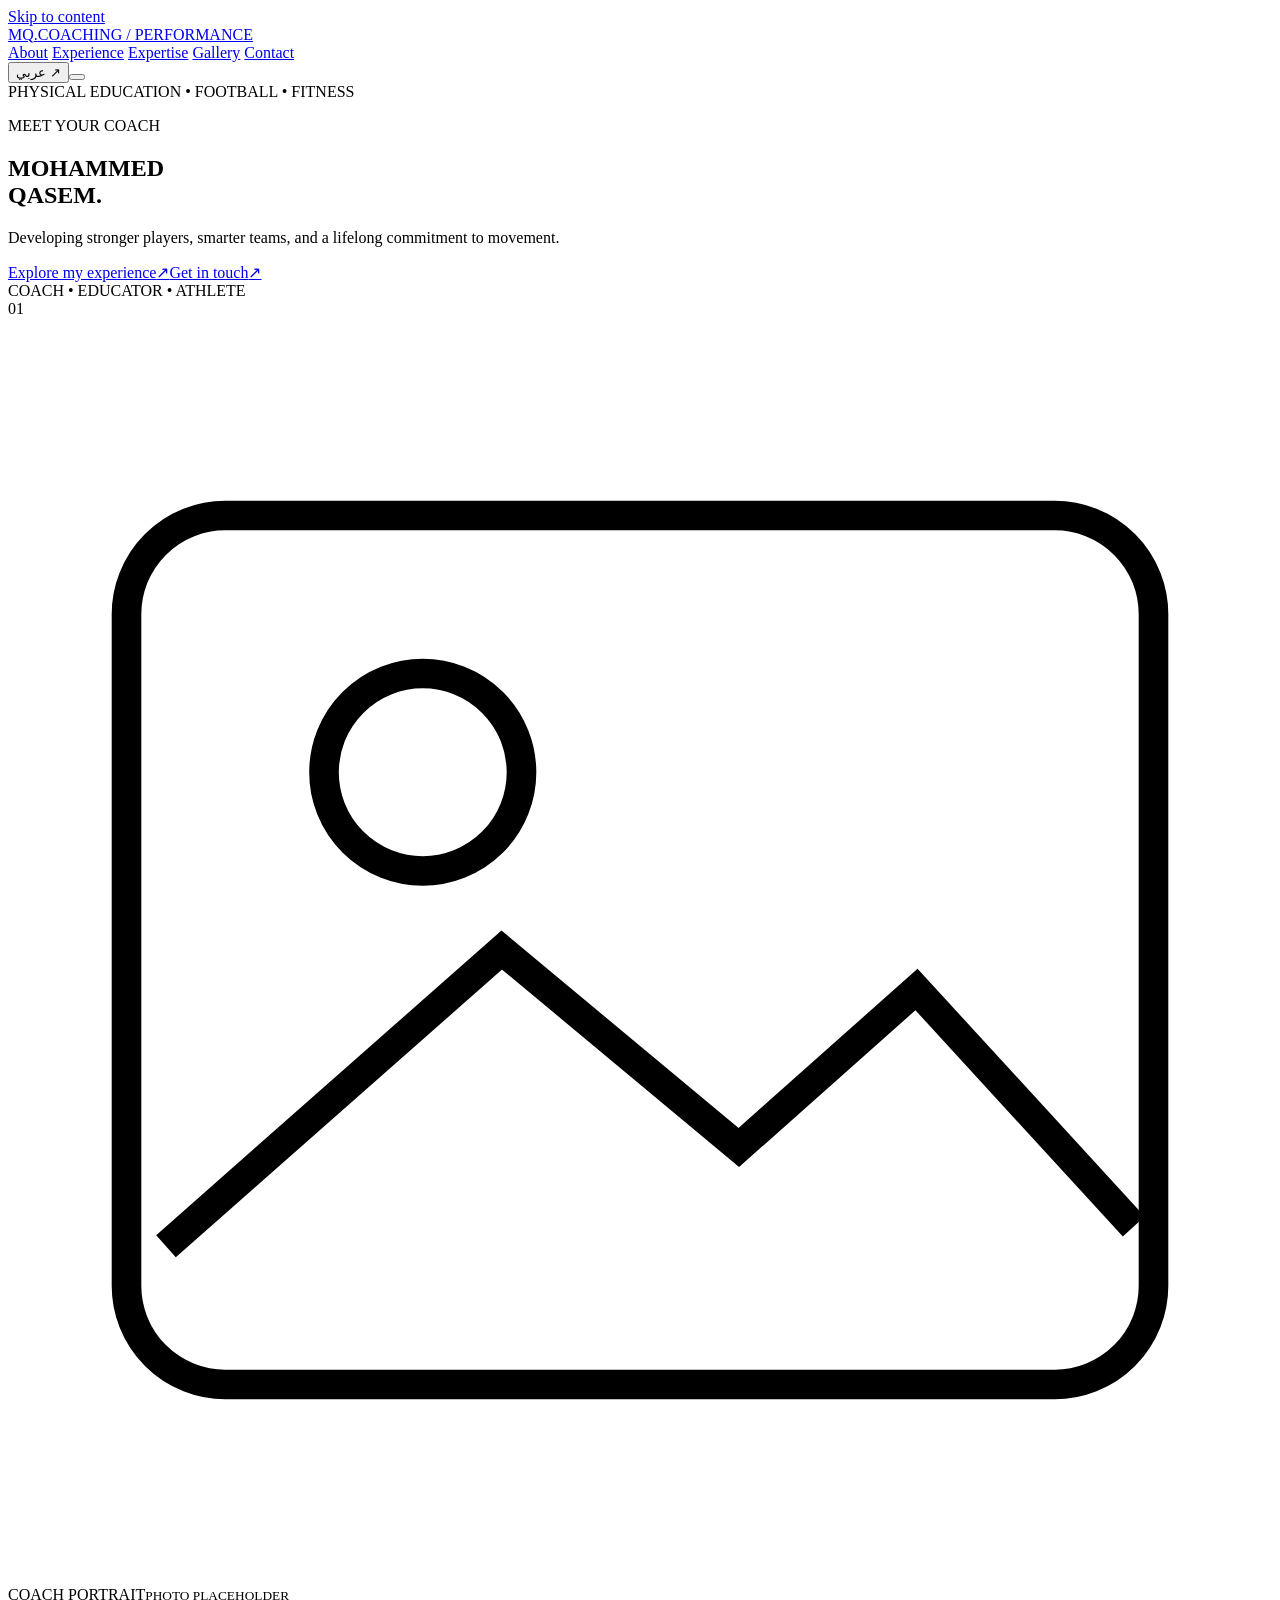
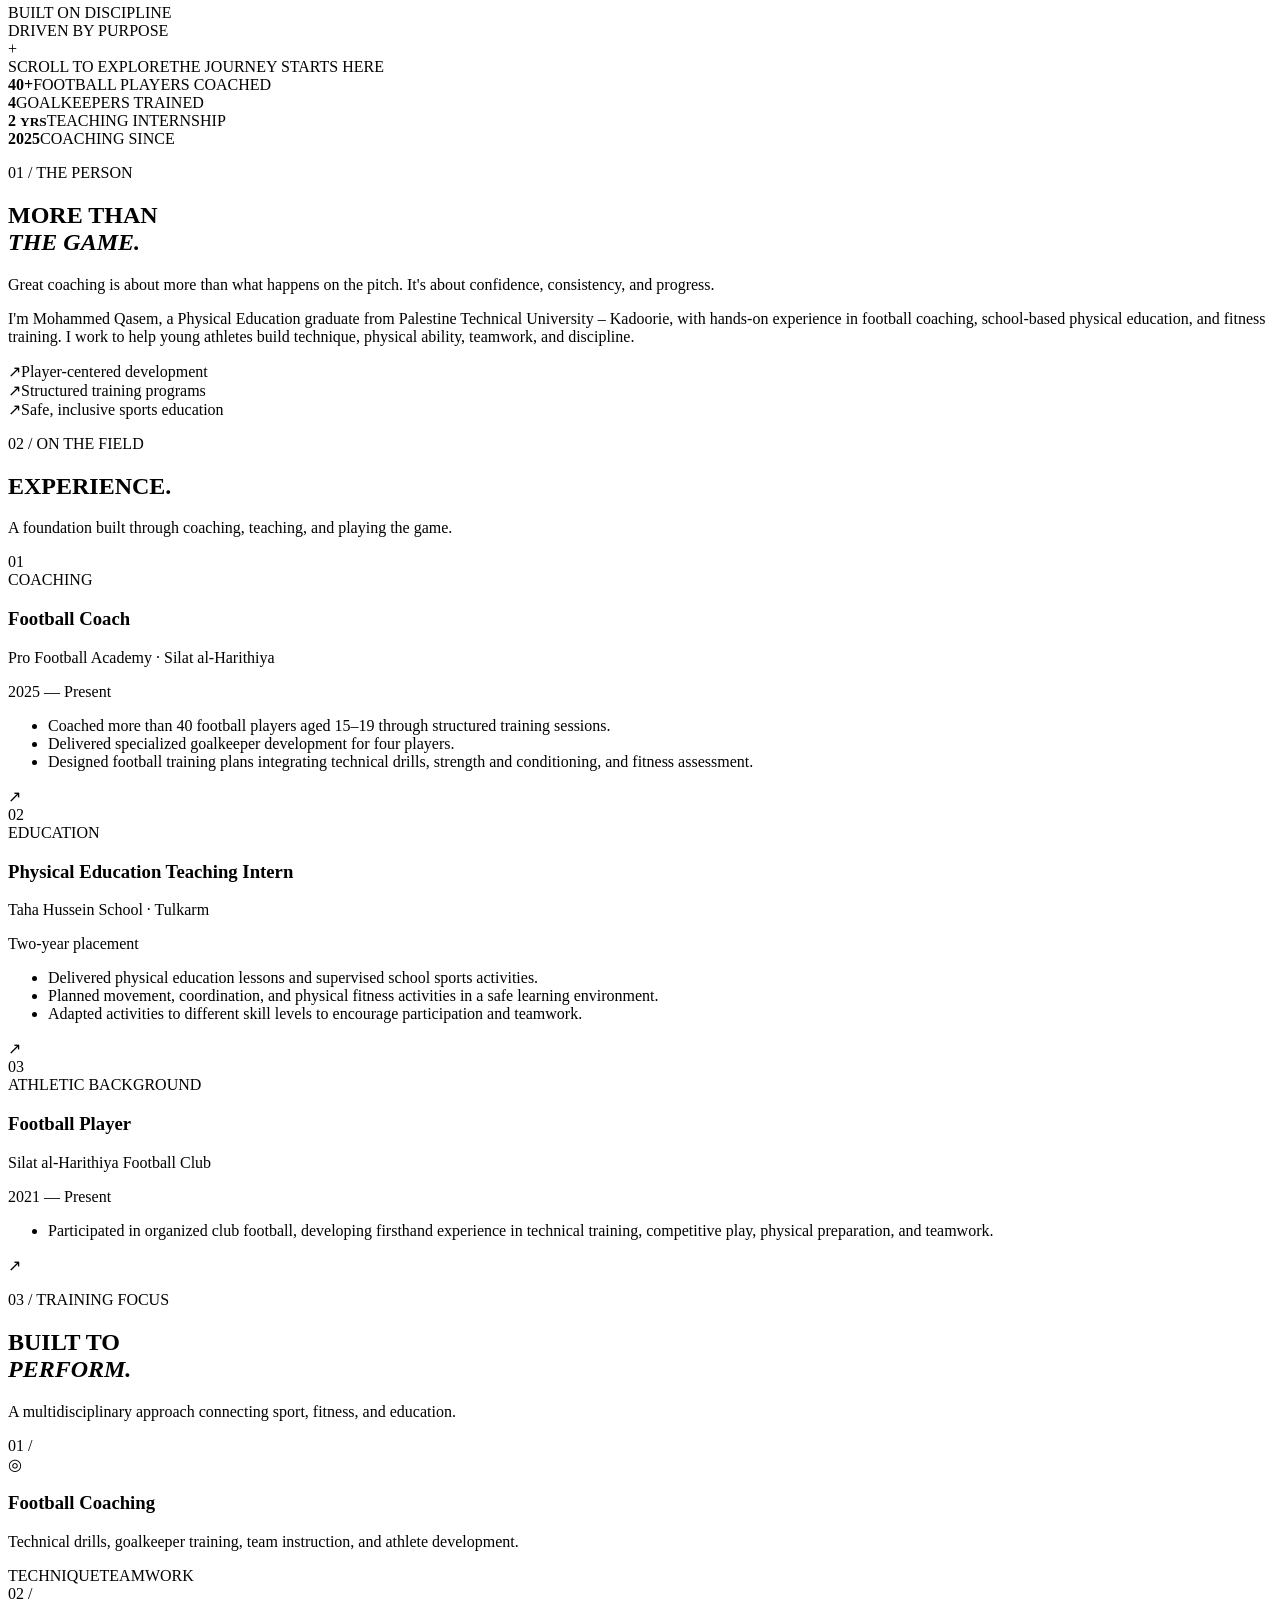
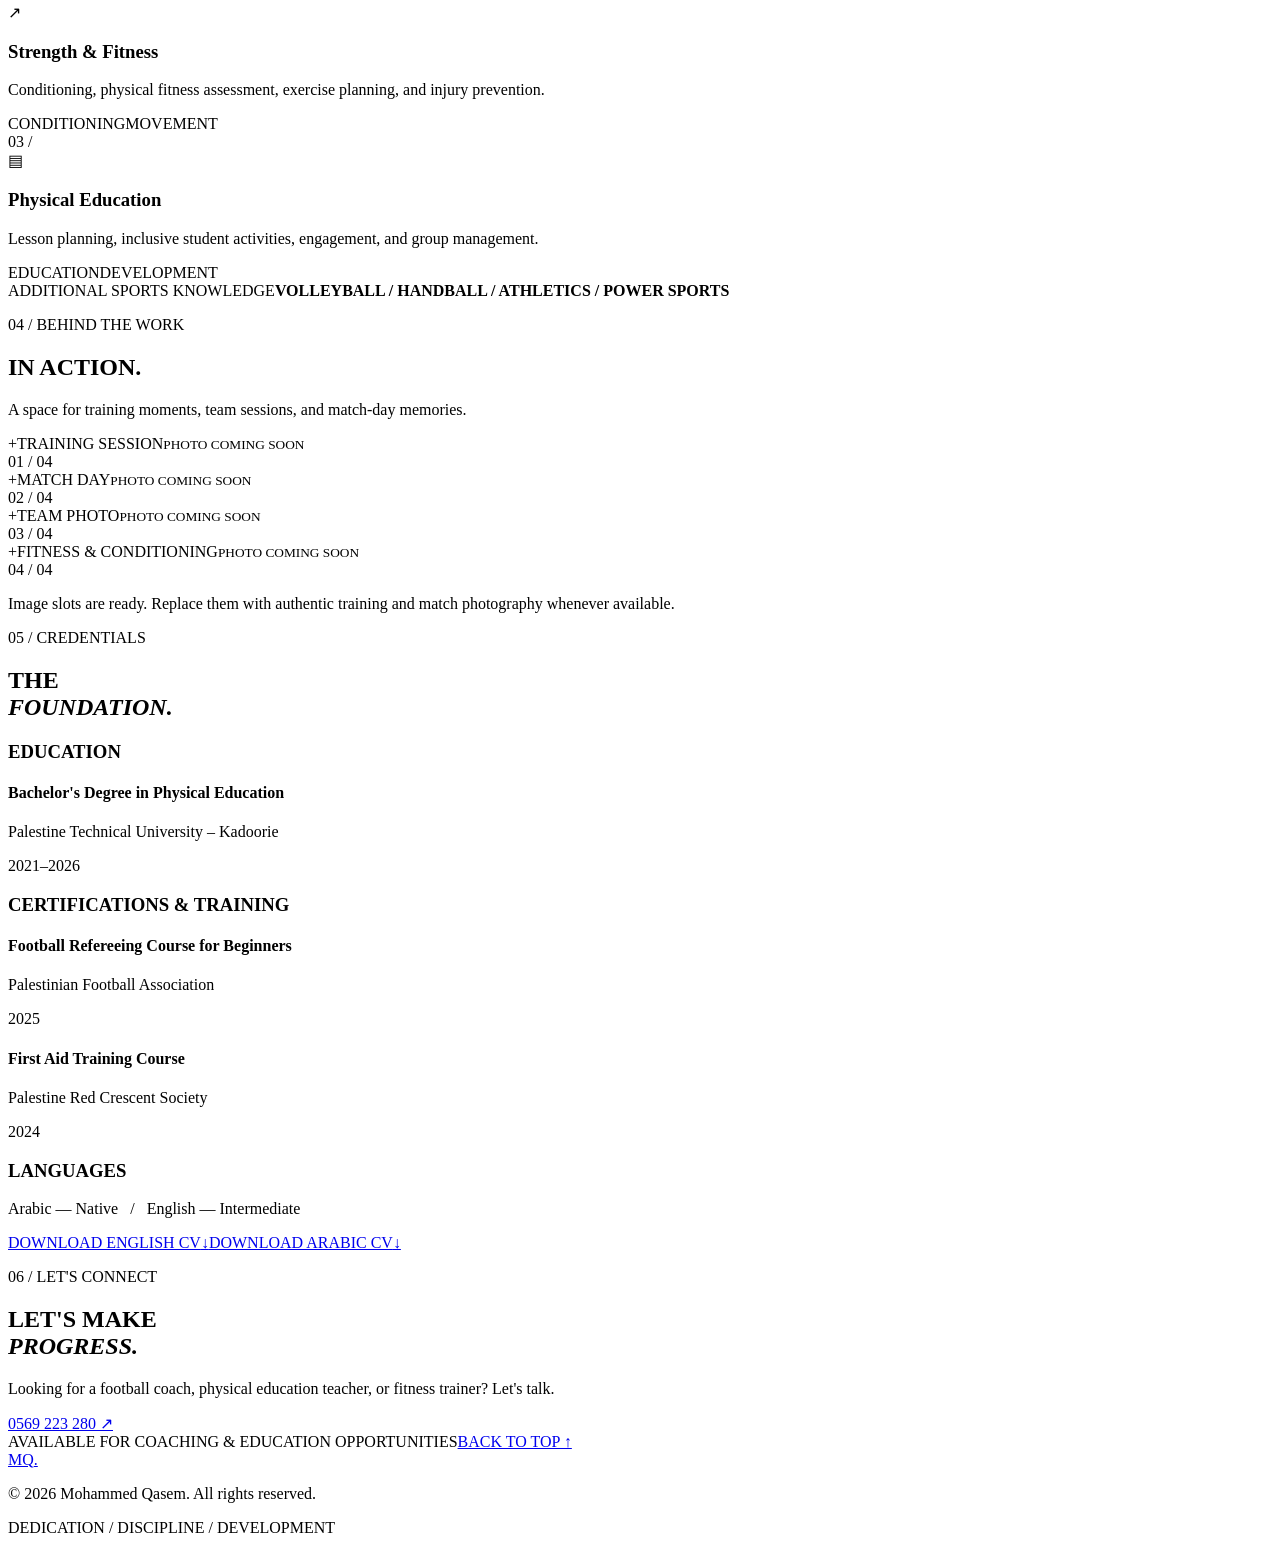
==== index.html @ c19d6471 "Add portfolio index.html" ====
<!doctype html>
<html lang="en" dir="ltr">
<head>
  <meta charset="utf-8">
  <meta name="viewport" content="width=device-width, initial-scale=1">
  <meta name="theme-color" content="#091411">
  <meta name="description" content="Mohammed Qasem — Physical Education Teacher, Football Coach and Fitness Trainer. Explore coaching experience, sports expertise and qualifications.">
  <meta property="og:title" content="Mohammed Qasem | Coaching & Physical Education">
  <meta property="og:description" content="Train with purpose. Coach with passion. Physical education, football development and fitness.">
  <meta property="og:type" content="website">
  <title>Mohammed Qasem — Football Coach & Physical Educator</title>
  <link rel="icon" href="assets/favicon.svg" type="image/svg+xml">
  <link rel="preconnect" href="https://fonts.googleapis.com">
  <link rel="preconnect" href="https://fonts.gstatic.com" crossorigin>
  <link href="https://fonts.googleapis.com/css2?family=Barlow+Condensed:wght@500;600;700;800;900&family=DM+Sans:wght@400;500;600;700&family=Tajawal:wght@400;500;600;700;800&display=swap" rel="stylesheet">
  <link rel="stylesheet" href="styles.css">
  <script src="script.js" defer></script>
</head>
<body>
  <a class="skip-link" href="#main">Skip to content</a>
  <header class="site-header" id="top">
    <div class="container header-inner">
      <a href="#top" class="brand" aria-label="Mohammed Qasem home"><span class="brand-mark">MQ<span class="brand-dot">.</span></span><span class="brand-caption" data-i18n="brandCaption">COACHING / PERFORMANCE</span></a>
      <nav class="desktop-nav" aria-label="Main navigation">
        <a href="#about" data-i18n="navAbout">About</a>
        <a href="#experience" data-i18n="navExperience">Experience</a>
        <a href="#expertise" data-i18n="navExpertise">Expertise</a>
        <a href="#gallery" data-i18n="navGallery">Gallery</a>
        <a href="#contact" data-i18n="navContact">Contact</a>
      </nav>
      <div class="header-actions"><button class="lang-toggle" id="languageToggle" aria-label="Switch language">عربي <span aria-hidden="true">↗</span></button><button class="menu-toggle" id="menuToggle" aria-label="Open menu" aria-expanded="false" aria-controls="mobileMenu"><span></span><span></span></button></div>
    </div>
    <nav class="mobile-nav" id="mobileMenu" aria-label="Mobile navigation" hidden><a href="#about" data-i18n="navAbout">About</a><a href="#experience" data-i18n="navExperience">Experience</a><a href="#expertise" data-i18n="navExpertise">Expertise</a><a href="#gallery" data-i18n="navGallery">Gallery</a><a href="#contact" data-i18n="navContact">Contact</a></nav>
  </header>

  <main id="main">
    <section class="hero" aria-labelledby="heroTitle">
      <div class="hero-gridlines" aria-hidden="true"></div>
      <div class="hero-orbit hero-orbit-1" aria-hidden="true"></div>
      <div class="hero-orbit hero-orbit-2" aria-hidden="true"></div>
      <div class="container hero-inner">
        <div class="hero-copy">
          <div class="eyebrow"><span class="signal"></span><span data-i18n="heroEyebrow">PHYSICAL EDUCATION • FOOTBALL • FITNESS</span></div>
          <p class="hero-overline" data-i18n="heroOverline">MEET YOUR COACH</p>
          <h1 id="heroTitle" data-i18n-html="heroTitle">MOHAMMED<br><span>QASEM<span class="accent-dot">.</span></span></h1>
          <p class="hero-intro" data-i18n="heroIntro">Developing stronger players, smarter teams, and a lifelong commitment to movement.</p>
          <div class="hero-actions"><a href="#experience" class="btn btn-lime"><span data-i18n="explore">Explore my experience</span><span aria-hidden="true">↗</span></a><a href="#contact" class="btn btn-outline"><span data-i18n="getInTouch">Get in touch</span><span aria-hidden="true">↗</span></a></div>
          <div class="hero-caption"><span class="caption-bar"></span><span data-i18n="heroCaption">COACH • EDUCATOR • ATHLETE</span></div>
        </div>
        <div class="hero-visual">
          <div class="hero-number" aria-hidden="true">01</div>
          <div class="image-placeholder hero-photo" data-placeholder="hero"><div class="placeholder-field"><svg viewBox="0 0 64 64" fill="none" aria-hidden="true"><rect x="6" y="10" width="52" height="44" rx="5" stroke="currentColor" stroke-width="1.5"/><circle cx="21" cy="23" r="5" stroke="currentColor" stroke-width="1.5"/><path d="m8 47 17-15 12 10 9-8 11 12" stroke="currentColor" stroke-width="1.5"/></svg><span data-i18n="heroPhoto">COACH PORTRAIT</span><small data-i18n="replacePhoto">PHOTO PLACEHOLDER</small></div></div>
          <div class="hero-visual-label"><span class="vertical-rule"></span><span data-i18n="visualLabel">BUILT ON DISCIPLINE<br>DRIVEN BY PURPOSE</span></div>
          <div class="hero-corner" aria-hidden="true">+</div>
        </div>
      </div>
      <div class="hero-bottom container"><span data-i18n="scroll">SCROLL TO EXPLORE</span><span class="scroll-line" aria-hidden="true"></span><span data-i18n="heroBottom">THE JOURNEY STARTS HERE</span></div>
    </section>

    <section class="stats-strip" aria-label="Career statistics"><div class="container stats-grid"><div class="stat"><strong>40<span>+</span></strong><span data-i18n="statPlayers">FOOTBALL PLAYERS COACHED</span></div><div class="stat"><strong>4</strong><span data-i18n="statKeepers">GOALKEEPERS TRAINED</span></div><div class="stat"><strong>2 <small data-i18n="years">YRS</small></strong><span data-i18n="statTeaching">TEACHING INTERNSHIP</span></div><div class="stat"><strong>2025</strong><span data-i18n="statCoaching">COACHING SINCE</span></div></div></section>

    <section class="section about-section" id="about"><div class="container about-grid"><div><p class="section-kicker"><span class="kicker-line"></span><span data-i18n="aboutKicker">01 / THE PERSON</span></p><h2 class="section-title" data-i18n-html="aboutTitle">MORE THAN<br><em>THE GAME.</em></h2></div><div class="about-content"><p class="lead" data-i18n="aboutLead">Great coaching is about more than what happens on the pitch. It's about confidence, consistency, and progress.</p><p data-i18n="aboutBody">I'm Mohammed Qasem, a Physical Education graduate from Palestine Technical University – Kadoorie, with hands-on experience in football coaching, school-based physical education, and fitness training. I work to help young athletes build technique, physical ability, teamwork, and discipline.</p><div class="about-highlights"><div><span class="mini-icon">↗</span><span data-i18n="aboutFocus1">Player-centered development</span></div><div><span class="mini-icon">↗</span><span data-i18n="aboutFocus2">Structured training programs</span></div><div><span class="mini-icon">↗</span><span data-i18n="aboutFocus3">Safe, inclusive sports education</span></div></div></div></div></section>

    <section class="section experience-section" id="experience"><div class="container"><div class="section-head"><div><p class="section-kicker"><span class="kicker-line"></span><span data-i18n="expKicker">02 / ON THE FIELD</span></p><h2 class="section-title" data-i18n-html="expTitle">EXPERIENCE<span class="accent-dot">.</span></h2></div><p data-i18n="expIntro">A foundation built through coaching, teaching, and playing the game.</p></div>
      <div class="experience-list">
        <article class="experience-card"><div class="exp-num">01</div><div class="exp-main"><div class="exp-heading"><div><span class="role-tag" data-i18n="expTag1">COACHING</span><h3 data-i18n="expRole1">Football Coach</h3><p data-i18n="expPlace1">Pro Football Academy · Silat al-Harithiya</p></div><span class="exp-date" data-i18n="expDate1">2025 — Present</span></div><ul data-i18n-list="expBullets1"><li>Coached more than 40 football players aged 15–19 through structured training sessions.</li><li>Delivered specialized goalkeeper development for four players.</li><li>Designed football training plans integrating technical drills, strength and conditioning, and fitness assessment.</li></ul></div><div class="exp-symbol" aria-hidden="true">↗</div></article>
        <article class="experience-card"><div class="exp-num">02</div><div class="exp-main"><div class="exp-heading"><div><span class="role-tag" data-i18n="expTag2">EDUCATION</span><h3 data-i18n="expRole2">Physical Education Teaching Intern</h3><p data-i18n="expPlace2">Taha Hussein School · Tulkarm</p></div><span class="exp-date" data-i18n="expDate2">Two-year placement</span></div><ul data-i18n-list="expBullets2"><li>Delivered physical education lessons and supervised school sports activities.</li><li>Planned movement, coordination, and physical fitness activities in a safe learning environment.</li><li>Adapted activities to different skill levels to encourage participation and teamwork.</li></ul></div><div class="exp-symbol" aria-hidden="true">↗</div></article>
        <article class="experience-card"><div class="exp-num">03</div><div class="exp-main"><div class="exp-heading"><div><span class="role-tag" data-i18n="expTag3">ATHLETIC BACKGROUND</span><h3 data-i18n="expRole3">Football Player</h3><p data-i18n="expPlace3">Silat al-Harithiya Football Club</p></div><span class="exp-date" data-i18n="expDate3">2021 — Present</span></div><ul data-i18n-list="expBullets3"><li>Participated in organized club football, developing firsthand experience in technical training, competitive play, physical preparation, and teamwork.</li></ul></div><div class="exp-symbol" aria-hidden="true">↗</div></article>
      </div></div></section>

    <section class="section expertise-section" id="expertise"><div class="container"><div class="section-head"><div><p class="section-kicker"><span class="kicker-line"></span><span data-i18n="skillsKicker">03 / TRAINING FOCUS</span></p><h2 class="section-title" data-i18n-html="skillsTitle">BUILT TO<br><em>PERFORM.</em></h2></div><p data-i18n="skillsIntro">A multidisciplinary approach connecting sport, fitness, and education.</p></div><div class="expertise-grid">
      <article class="expertise-card"><span class="expertise-index">01 /</span><div class="expertise-glyph" aria-hidden="true">◎</div><h3 data-i18n="skill1">Football Coaching</h3><p data-i18n="skillDesc1">Technical drills, goalkeeper training, team instruction, and athlete development.</p><div class="skill-tags"><span data-i18n="skillTag11">TECHNIQUE</span><span data-i18n="skillTag12">TEAMWORK</span></div></article>
      <article class="expertise-card"><span class="expertise-index">02 /</span><div class="expertise-glyph" aria-hidden="true">↗</div><h3 data-i18n="skill2">Strength & Fitness</h3><p data-i18n="skillDesc2">Conditioning, physical fitness assessment, exercise planning, and injury prevention.</p><div class="skill-tags"><span data-i18n="skillTag21">CONDITIONING</span><span data-i18n="skillTag22">MOVEMENT</span></div></article>
      <article class="expertise-card"><span class="expertise-index">03 /</span><div class="expertise-glyph" aria-hidden="true">▤</div><h3 data-i18n="skill3">Physical Education</h3><p data-i18n="skillDesc3">Lesson planning, inclusive student activities, engagement, and group management.</p><div class="skill-tags"><span data-i18n="skillTag31">EDUCATION</span><span data-i18n="skillTag32">DEVELOPMENT</span></div></article>
      </div><div class="sports-line"><span data-i18n="sportsLabel">ADDITIONAL SPORTS KNOWLEDGE</span><strong data-i18n="sportsValue">VOLLEYBALL / HANDBALL / ATHLETICS / POWER SPORTS</strong></div></div></section>

    <section class="section gallery-section" id="gallery"><div class="container"><div class="section-head"><div><p class="section-kicker"><span class="kicker-line"></span><span data-i18n="galleryKicker">04 / BEHIND THE WORK</span></p><h2 class="section-title" data-i18n-html="galleryTitle">IN ACTION<span class="accent-dot">.</span></h2></div><p data-i18n="galleryIntro">A space for training moments, team sessions, and match-day memories.</p></div><div class="gallery-grid"><div class="gallery-item gallery-item-large image-placeholder" data-placeholder="training"><div class="placeholder-field"><span class="photo-plus">+</span><span data-i18n="gallery1">TRAINING SESSION</span><small data-i18n="photoComing">PHOTO COMING SOON</small></div><span class="gallery-id">01 / 04</span></div><div class="gallery-item image-placeholder" data-placeholder="match"><div class="placeholder-field"><span class="photo-plus">+</span><span data-i18n="gallery2">MATCH DAY</span><small data-i18n="photoComing">PHOTO COMING SOON</small></div><span class="gallery-id">02 / 04</span></div><div class="gallery-item image-placeholder" data-placeholder="team"><div class="placeholder-field"><span class="photo-plus">+</span><span data-i18n="gallery3">TEAM PHOTO</span><small data-i18n="photoComing">PHOTO COMING SOON</small></div><span class="gallery-id">03 / 04</span></div><div class="gallery-item gallery-item-wide image-placeholder" data-placeholder="fitness"><div class="placeholder-field"><span class="photo-plus">+</span><span data-i18n="gallery4">FITNESS & CONDITIONING</span><small data-i18n="photoComing">PHOTO COMING SOON</small></div><span class="gallery-id">04 / 04</span></div></div><p class="gallery-note" data-i18n="galleryNote">Image slots are ready. Replace them with authentic training and match photography whenever available.</p></div></section>

    <section class="section credentials-section" id="credentials"><div class="container credentials-grid"><div><p class="section-kicker"><span class="kicker-line"></span><span data-i18n="credentialsKicker">05 / CREDENTIALS</span></p><h2 class="section-title" data-i18n-html="credentialsTitle">THE<br><em>FOUNDATION.</em></h2></div><div class="credential-content"><h3 class="subsection-label" data-i18n="educationLabel">EDUCATION</h3><div class="credential-row"><div><h4 data-i18n="degree">Bachelor's Degree in Physical Education</h4><p data-i18n="university">Palestine Technical University – Kadoorie</p></div><span>2021–2026</span></div><h3 class="subsection-label" data-i18n="certsLabel">CERTIFICATIONS & TRAINING</h3><div class="credential-row"><div><h4 data-i18n="cert1">Football Refereeing Course for Beginners</h4><p data-i18n="certOrg1">Palestinian Football Association</p></div><span>2025</span></div><div class="credential-row"><div><h4 data-i18n="cert2">First Aid Training Course</h4><p data-i18n="certOrg2">Palestine Red Crescent Society</p></div><span>2024</span></div><h3 class="subsection-label" data-i18n="languagesLabel">LANGUAGES</h3><p class="languages-value" data-i18n="languagesValue">Arabic — Native &nbsp; / &nbsp; English — Intermediate</p><div class="cv-downloads"><a href="cv/Mohammed-Qasem-English-CV.pdf" download class="cv-link"><span data-i18n="downloadEnglish">DOWNLOAD ENGLISH CV</span><span aria-hidden="true">↓</span></a><a href="cv/Mohammed-Qasem-Arabic-CV.pdf" download class="cv-link"><span data-i18n="downloadArabic">DOWNLOAD ARABIC CV</span><span aria-hidden="true">↓</span></a></div></div></div></section>

    <section class="contact-section" id="contact"><div class="container contact-inner"><p class="section-kicker"><span class="kicker-line"></span><span data-i18n="contactKicker">06 / LET'S CONNECT</span></p><h2 data-i18n-html="contactTitle">LET'S MAKE<br><em>PROGRESS.</em></h2><p data-i18n="contactBody">Looking for a football coach, physical education teacher, or fitness trainer? Let's talk.</p><a class="contact-phone" href="tel:0569223280" dir="ltr">0569 223 280 <span aria-hidden="true">↗</span></a><div class="contact-bottom"><span data-i18n="contactFooter">AVAILABLE FOR COACHING & EDUCATION OPPORTUNITIES</span><a href="#top" data-i18n="backTop">BACK TO TOP ↑</a></div></div></section>
  </main>
  <footer class="site-footer"><div class="container footer-inner"><a href="#top" class="footer-brand">MQ<span>.</span></a><p>© <span id="year">2026</span> Mohammed Qasem. <span data-i18n="rights">All rights reserved.</span></p><span data-i18n="footerTag">DEDICATION / DISCIPLINE / DEVELOPMENT</span></div></footer>
</body>
</html>
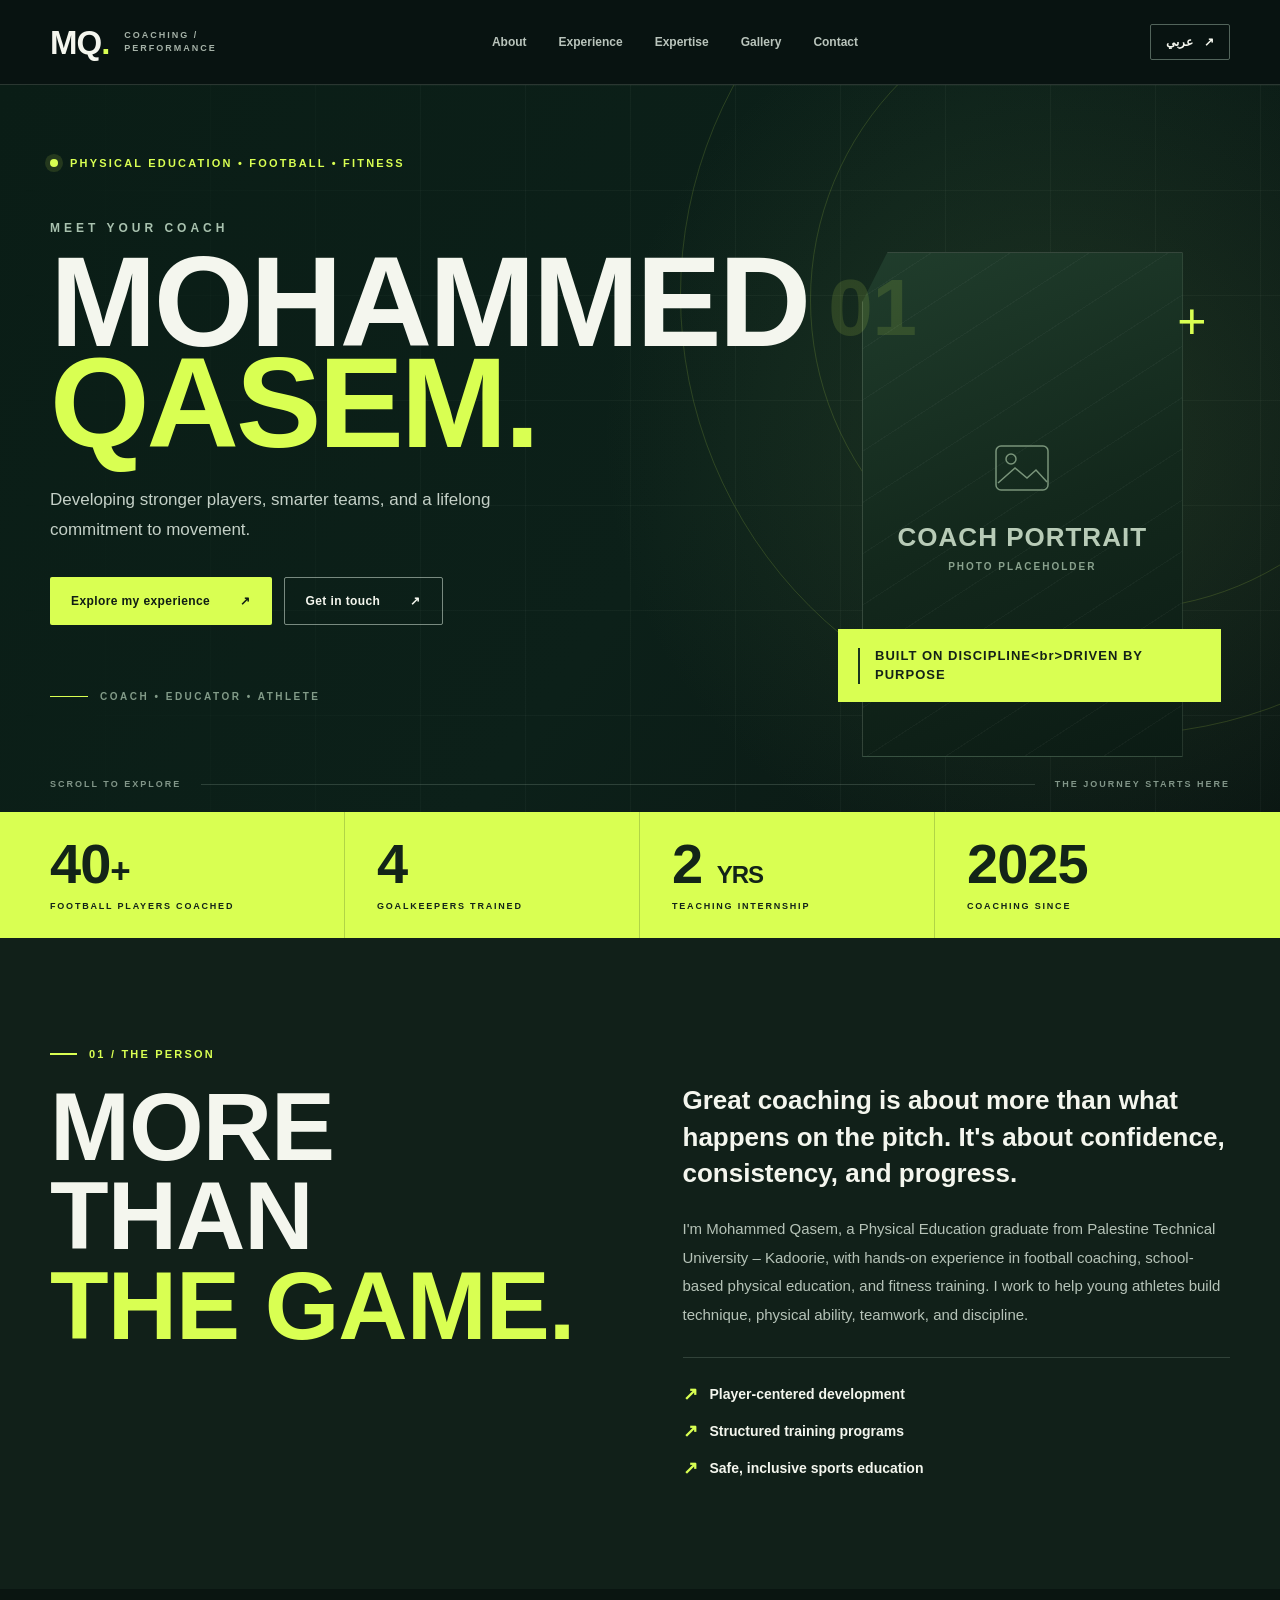
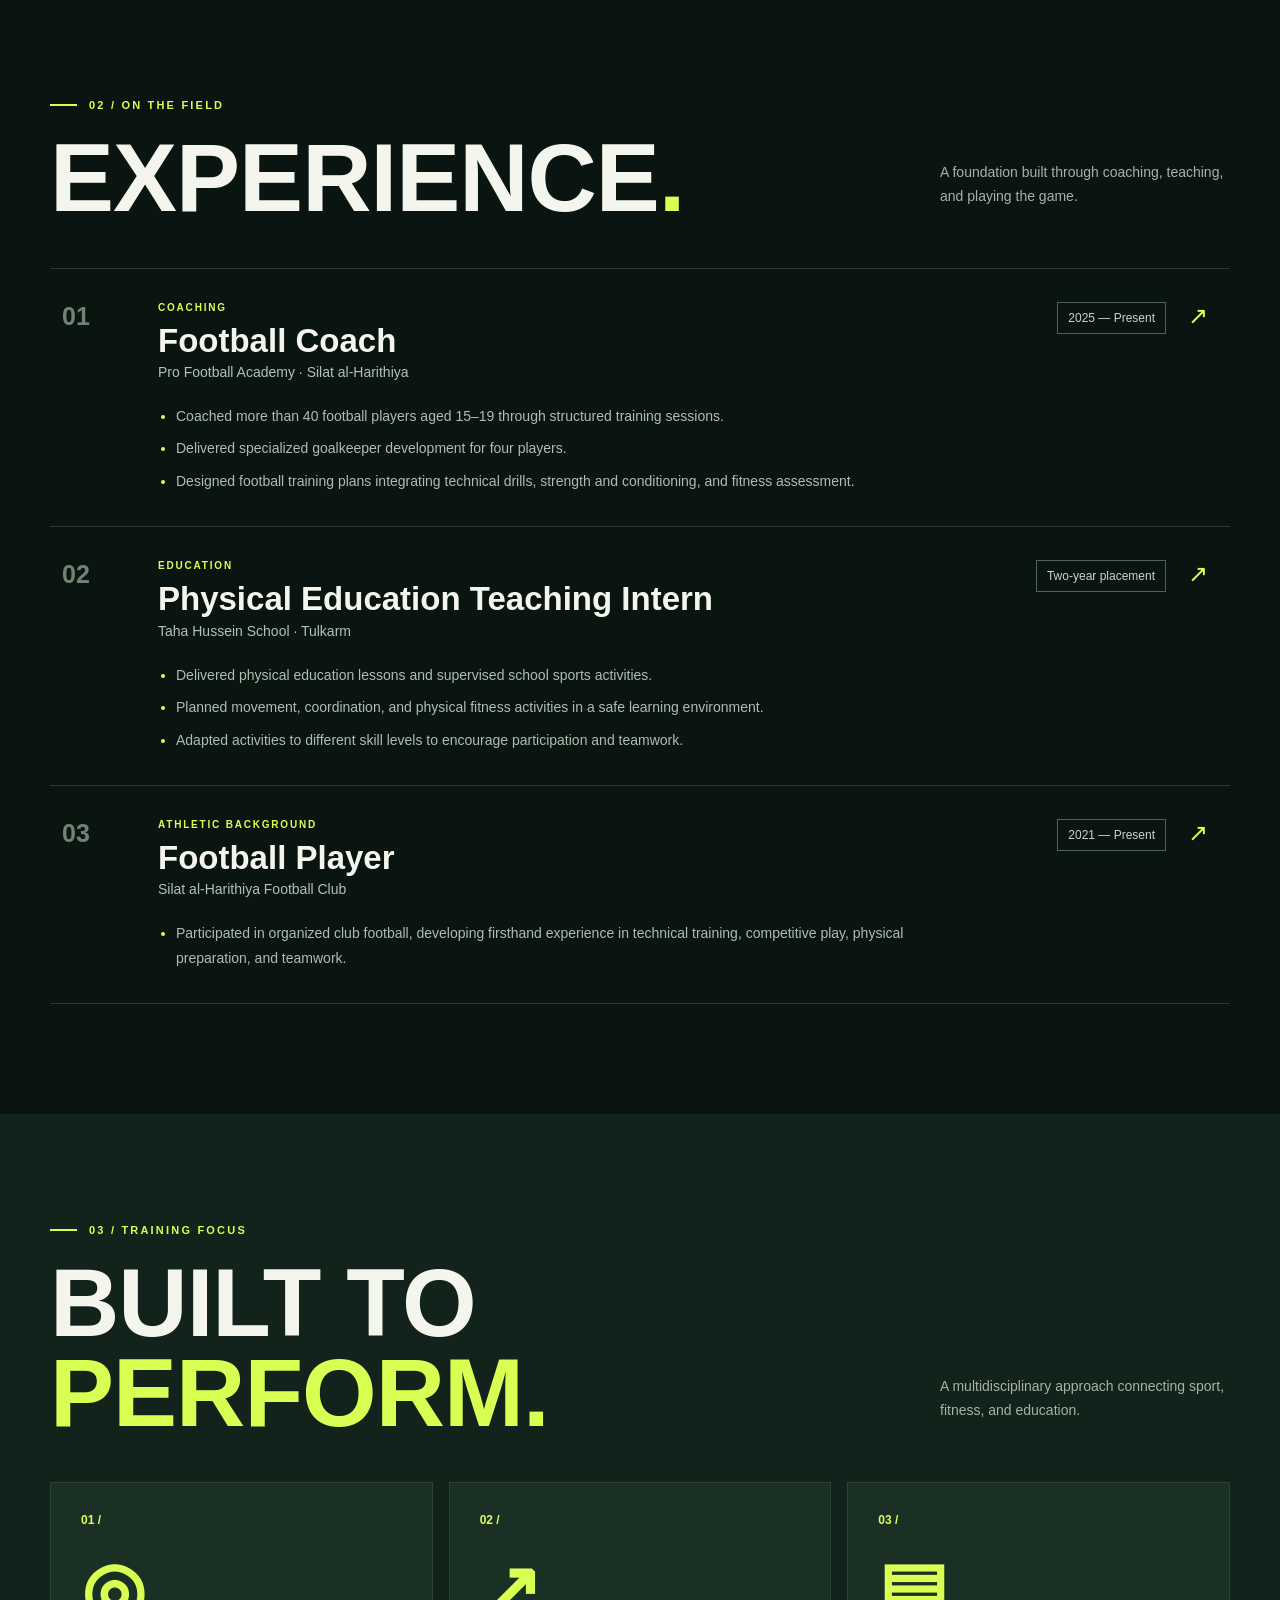
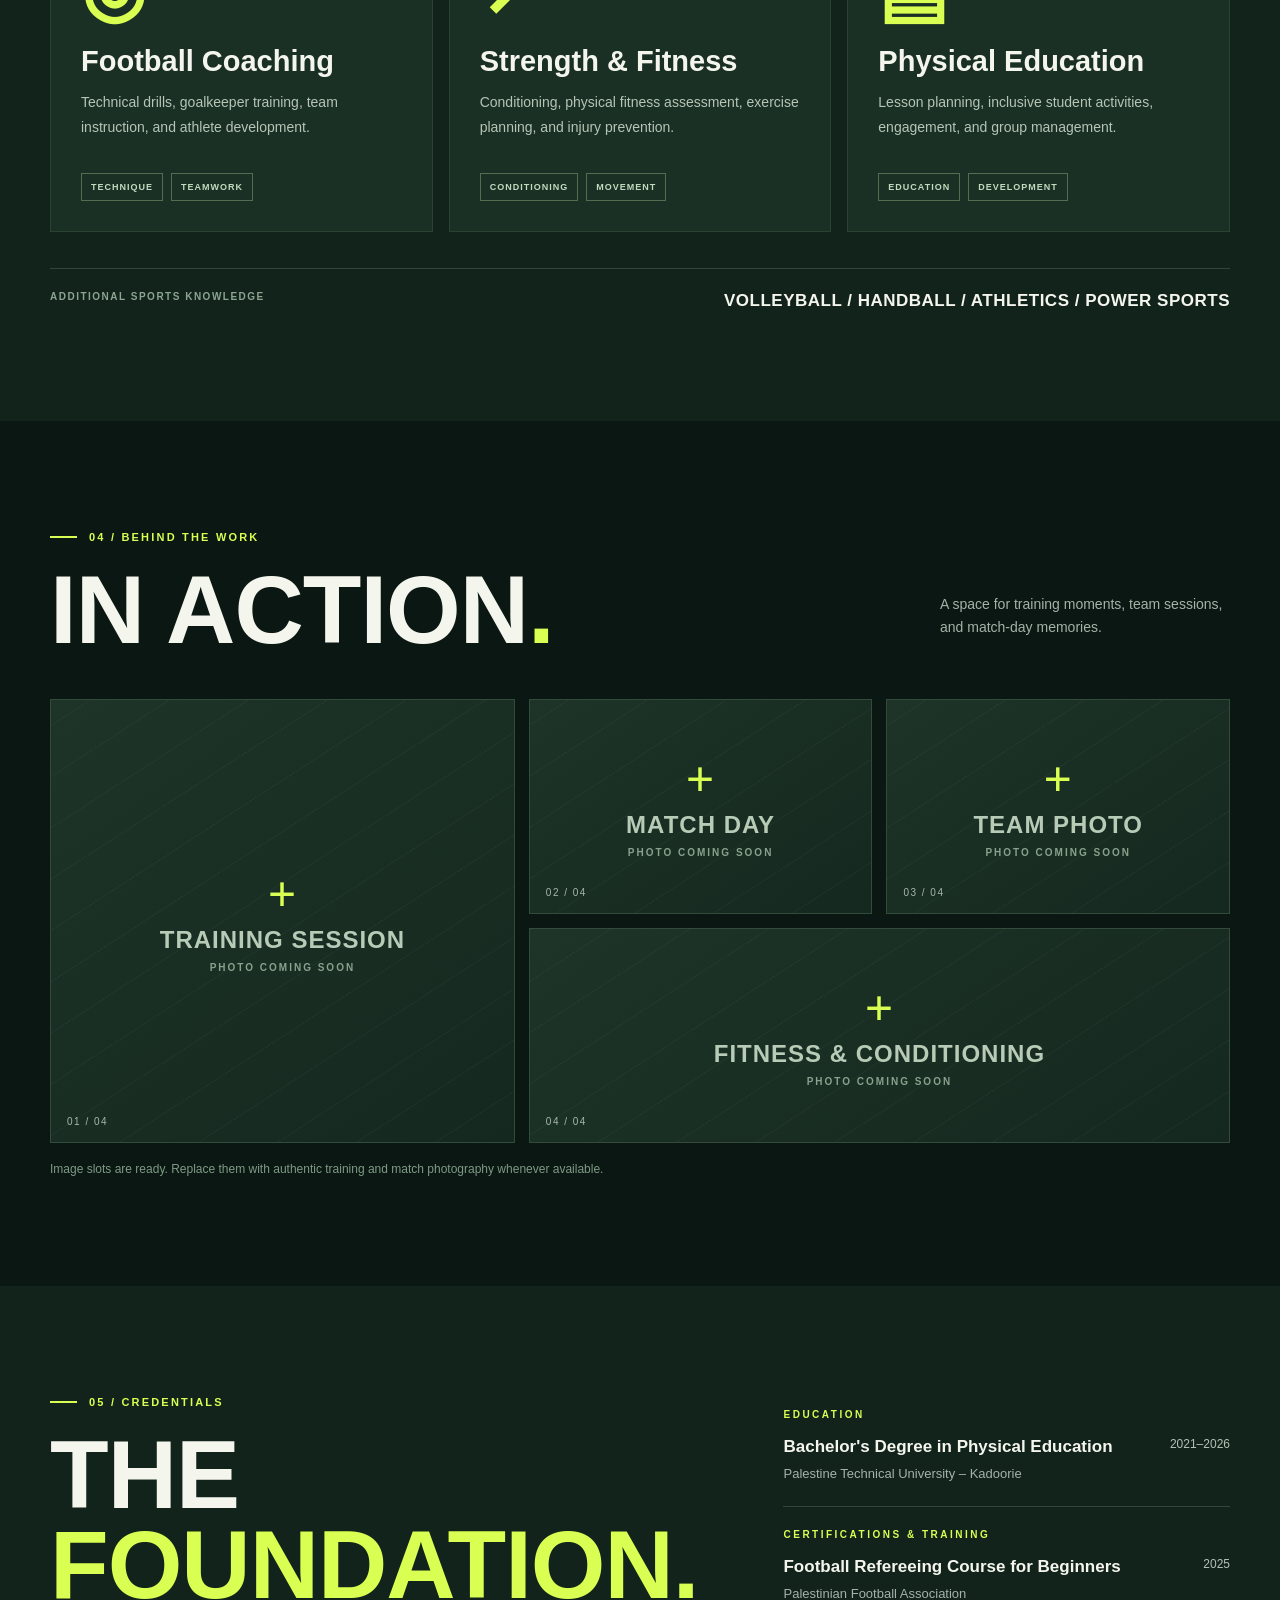
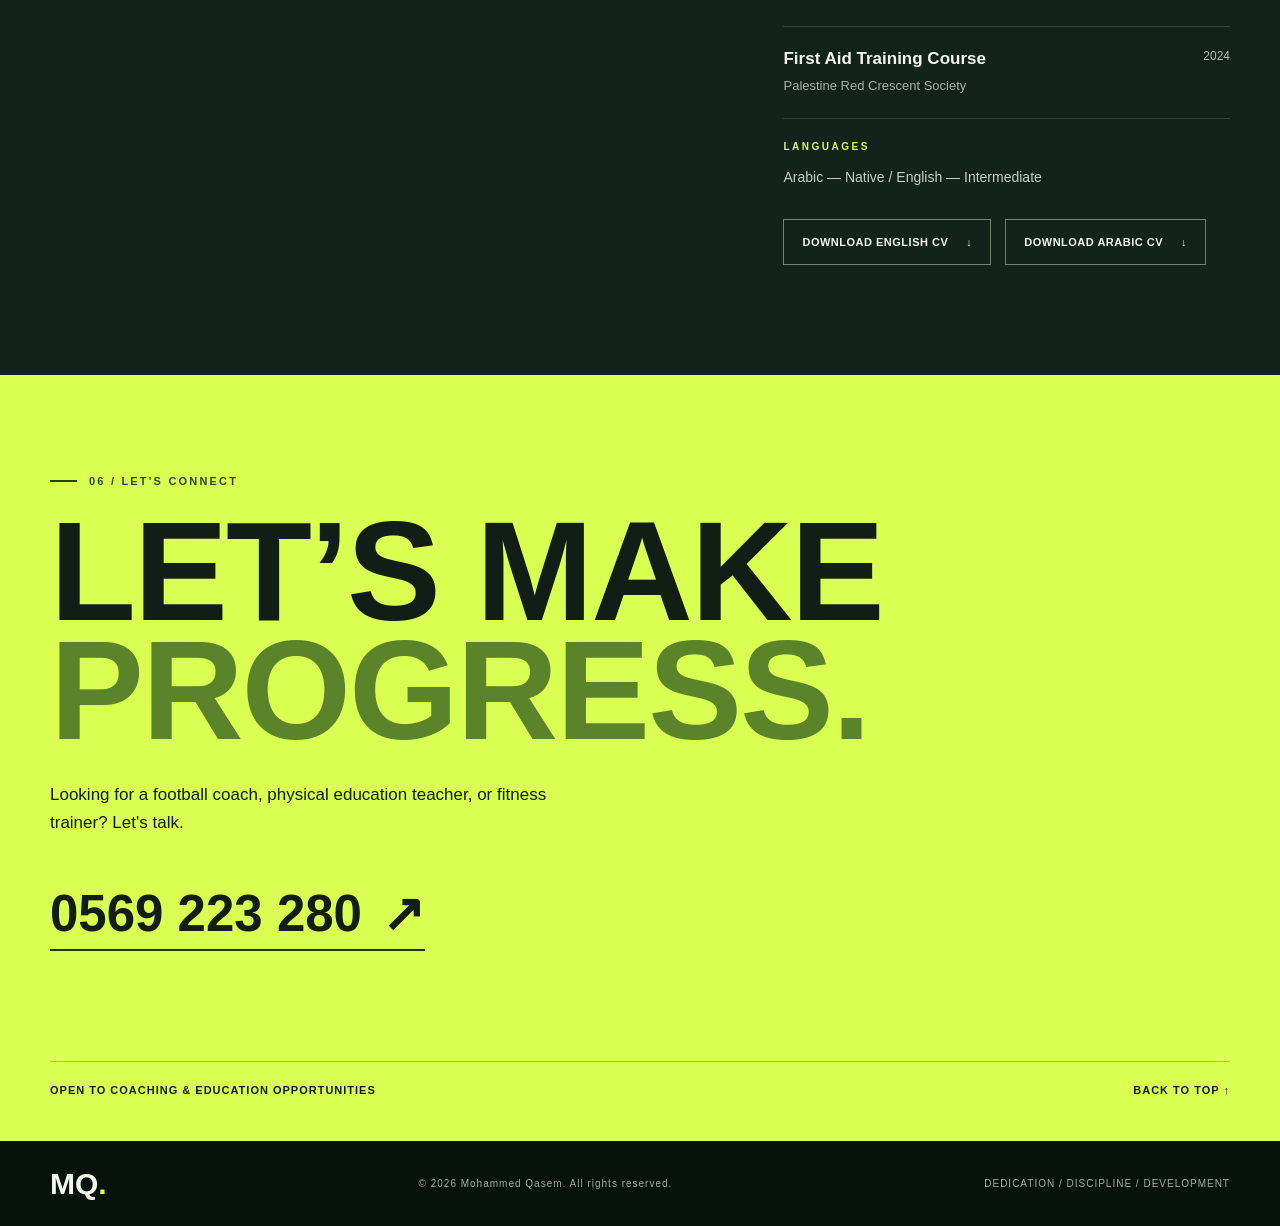
==== commit d9a1c708: "Connect CV buttons to printable bilingual resumes" ====
--- a/index.html
+++ b/index.html
@@ -76,7 +76,7 @@
 
     <section class="section gallery-section" id="gallery"><div class="container"><div class="section-head"><div><p class="section-kicker"><span class="kicker-line"></span><span data-i18n="galleryKicker">04 / BEHIND THE WORK</span></p><h2 class="section-title" data-i18n-html="galleryTitle">IN ACTION<span class="accent-dot">.</span></h2></div><p data-i18n="galleryIntro">A space for training moments, team sessions, and match-day memories.</p></div><div class="gallery-grid"><div class="gallery-item gallery-item-large image-placeholder" data-placeholder="training"><div class="placeholder-field"><span class="photo-plus">+</span><span data-i18n="gallery1">TRAINING SESSION</span><small data-i18n="photoComing">PHOTO COMING SOON</small></div><span class="gallery-id">01 / 04</span></div><div class="gallery-item image-placeholder" data-placeholder="match"><div class="placeholder-field"><span class="photo-plus">+</span><span data-i18n="gallery2">MATCH DAY</span><small data-i18n="photoComing">PHOTO COMING SOON</small></div><span class="gallery-id">02 / 04</span></div><div class="gallery-item image-placeholder" data-placeholder="team"><div class="placeholder-field"><span class="photo-plus">+</span><span data-i18n="gallery3">TEAM PHOTO</span><small data-i18n="photoComing">PHOTO COMING SOON</small></div><span class="gallery-id">03 / 04</span></div><div class="gallery-item gallery-item-wide image-placeholder" data-placeholder="fitness"><div class="placeholder-field"><span class="photo-plus">+</span><span data-i18n="gallery4">FITNESS & CONDITIONING</span><small data-i18n="photoComing">PHOTO COMING SOON</small></div><span class="gallery-id">04 / 04</span></div></div><p class="gallery-note" data-i18n="galleryNote">Image slots are ready. Replace them with authentic training and match photography whenever available.</p></div></section>
 
-    <section class="section credentials-section" id="credentials"><div class="container credentials-grid"><div><p class="section-kicker"><span class="kicker-line"></span><span data-i18n="credentialsKicker">05 / CREDENTIALS</span></p><h2 class="section-title" data-i18n-html="credentialsTitle">THE<br><em>FOUNDATION.</em></h2></div><div class="credential-content"><h3 class="subsection-label" data-i18n="educationLabel">EDUCATION</h3><div class="credential-row"><div><h4 data-i18n="degree">Bachelor's Degree in Physical Education</h4><p data-i18n="university">Palestine Technical University – Kadoorie</p></div><span>2021–2026</span></div><h3 class="subsection-label" data-i18n="certsLabel">CERTIFICATIONS & TRAINING</h3><div class="credential-row"><div><h4 data-i18n="cert1">Football Refereeing Course for Beginners</h4><p data-i18n="certOrg1">Palestinian Football Association</p></div><span>2025</span></div><div class="credential-row"><div><h4 data-i18n="cert2">First Aid Training Course</h4><p data-i18n="certOrg2">Palestine Red Crescent Society</p></div><span>2024</span></div><h3 class="subsection-label" data-i18n="languagesLabel">LANGUAGES</h3><p class="languages-value" data-i18n="languagesValue">Arabic — Native &nbsp; / &nbsp; English — Intermediate</p><div class="cv-downloads"><a href="cv/Mohammed-Qasem-English-CV.pdf" download class="cv-link"><span data-i18n="downloadEnglish">DOWNLOAD ENGLISH CV</span><span aria-hidden="true">↓</span></a><a href="cv/Mohammed-Qasem-Arabic-CV.pdf" download class="cv-link"><span data-i18n="downloadArabic">DOWNLOAD ARABIC CV</span><span aria-hidden="true">↓</span></a></div></div></div></section>
+    <section class="section credentials-section" id="credentials"><div class="container credentials-grid"><div><p class="section-kicker"><span class="kicker-line"></span><span data-i18n="credentialsKicker">05 / CREDENTIALS</span></p><h2 class="section-title" data-i18n-html="credentialsTitle">THE<br><em>FOUNDATION.</em></h2></div><div class="credential-content"><h3 class="subsection-label" data-i18n="educationLabel">EDUCATION</h3><div class="credential-row"><div><h4 data-i18n="degree">Bachelor's Degree in Physical Education</h4><p data-i18n="university">Palestine Technical University – Kadoorie</p></div><span>2021–2026</span></div><h3 class="subsection-label" data-i18n="certsLabel">CERTIFICATIONS & TRAINING</h3><div class="credential-row"><div><h4 data-i18n="cert1">Football Refereeing Course for Beginners</h4><p data-i18n="certOrg1">Palestinian Football Association</p></div><span>2025</span></div><div class="credential-row"><div><h4 data-i18n="cert2">First Aid Training Course</h4><p data-i18n="certOrg2">Palestine Red Crescent Society</p></div><span>2024</span></div><h3 class="subsection-label" data-i18n="languagesLabel">LANGUAGES</h3><p class="languages-value" data-i18n="languagesValue">Arabic — Native &nbsp; / &nbsp; English — Intermediate</p><div class="cv-downloads"><a href="cv/english.html" class="cv-link"><span data-i18n="downloadEnglish">DOWNLOAD ENGLISH CV</span><span aria-hidden="true">↓</span></a><a href="cv/arabic.html" class="cv-link"><span data-i18n="downloadArabic">DOWNLOAD ARABIC CV</span><span aria-hidden="true">↓</span></a></div></div></div></section>
 
     <section class="contact-section" id="contact"><div class="container contact-inner"><p class="section-kicker"><span class="kicker-line"></span><span data-i18n="contactKicker">06 / LET'S CONNECT</span></p><h2 data-i18n-html="contactTitle">LET'S MAKE<br><em>PROGRESS.</em></h2><p data-i18n="contactBody">Looking for a football coach, physical education teacher, or fitness trainer? Let's talk.</p><a class="contact-phone" href="tel:0569223280" dir="ltr">0569 223 280 <span aria-hidden="true">↗</span></a><div class="contact-bottom"><span data-i18n="contactFooter">AVAILABLE FOR COACHING & EDUCATION OPPORTUNITIES</span><a href="#top" data-i18n="backTop">BACK TO TOP ↑</a></div></div></section>
   </main>
--- a/styles.css
+++ b/styles.css
@@ -0,0 +1,4 @@
+:root{--bg:#091411;--dark:#0e1d18;--dark2:#13231d;--lime:#d9ff52;--mint:#a6c8b0;--white:#f4f6ee;--muted:#a5b2a8;--line:rgba(216,241,220,.16);--font-display:'Barlow Condensed',Impact,sans-serif;--font-body:'DM Sans',Arial,sans-serif;--max:1200px}*{box-sizing:border-box}html{scroll-behavior:smooth;scroll-padding-top:88px}body{margin:0;background:var(--bg);color:var(--white);font-family:var(--font-body);-webkit-font-smoothing:antialiased}body[dir=rtl]{--font-display:'Tajawal',sans-serif;--font-body:'Tajawal',sans-serif}a{color:inherit;text-decoration:none}button{font:inherit}button:focus-visible,a:focus-visible{outline:2px solid var(--lime);outline-offset:4px}::selection{background:var(--lime);color:var(--bg)}.container{width:min(var(--max),calc(100% - 100px));margin-inline:auto}.skip-link{position:absolute;top:-60px;inset-inline-start:16px;padding:12px;background:var(--lime);color:var(--bg);z-index:100}.skip-link:focus{top:12px}.site-header{position:sticky;top:0;z-index:50;background:rgba(9,20,17,.94);backdrop-filter:blur(18px);border-bottom:1px solid var(--line)}.header-inner{height:84px;display:flex;align-items:center;justify-content:space-between;gap:32px}.brand{display:flex;align-items:center;gap:15px}.brand-mark{font-family:var(--font-display);font-size:33px;font-weight:900;letter-spacing:-1px;line-height:1}.brand-dot,.accent-dot{color:var(--lime)}.brand-caption{font-size:9px;letter-spacing:2px;color:var(--muted);max-width:76px;line-height:1.5;font-weight:700}.desktop-nav{display:flex;gap:32px}.desktop-nav a{color:#b9c4bc;font-size:12px;font-weight:700;transition:color .2s}.desktop-nav a:hover{color:var(--lime)}.header-actions{display:flex;align-items:center;gap:12px}.lang-toggle{border:1px solid #52645b;color:var(--white);border-radius:2px;background:transparent;padding:10px 15px;cursor:pointer;font-weight:700;font-size:12px;white-space:nowrap}.lang-toggle:hover{background:var(--lime);color:var(--bg)}.lang-toggle span{margin-inline-start:8px}.menu-toggle{display:none;background:none;border:0;width:40px;height:40px;cursor:pointer}.menu-toggle span{display:block;width:24px;height:2px;background:var(--white);margin:6px auto}.mobile-nav{display:none}.hero{min-height:690px;position:relative;overflow:hidden;background:radial-gradient(circle at 82% 48%,rgba(83,115,67,.25),transparent 40%),linear-gradient(125deg,#0a1d16,#0c2019 55%,#0b1713)}.hero-gridlines{position:absolute;inset:0;background-image:linear-gradient(rgba(199,224,199,.045) 1px,transparent 1px),linear-gradient(90deg,rgba(199,224,199,.045) 1px,transparent 1px);background-size:105px 105px;mask-image:linear-gradient(90deg,transparent 0%,#000 45%,#000)}.hero-orbit{position:absolute;border:1px solid rgba(216,255,82,.15);border-radius:100%;pointer-events:none}.hero-orbit-1{width:880px;height:880px;inset-block-start:-230px;inset-inline-end:-280px}.hero-orbit-2{width:620px;height:620px;inset-block-start:-95px;inset-inline-end:-150px}.hero-inner{min-height:635px;display:grid;grid-template-columns:1.06fr .94fr;align-items:center;position:relative;gap:30px}.hero-copy{position:relative;z-index:2;padding-block:72px 55px}.eyebrow,.section-kicker{display:flex;align-items:center;gap:12px;font-size:11px;letter-spacing:2.2px;font-weight:800;color:var(--lime)}.signal{width:8px;height:8px;border-radius:50%;background:var(--lime);box-shadow:0 0 0 5px rgba(217,255,82,.12)}.hero-overline{font-size:12px;color:#a9c2af;letter-spacing:4px;font-weight:700;margin:52px 0 0}.hero h1{font-family:var(--font-display);font-size:clamp(78px,10vw,154px);font-weight:900;letter-spacing:-3px;line-height:.79;margin:16px 0 32px}.hero h1>span{color:var(--lime)}.hero-intro{max-width:500px;font-size:17px;line-height:1.75;color:#c4d0c7}.hero-actions{display:flex;flex-wrap:wrap;gap:12px;margin-top:32px}.btn{display:inline-flex;align-items:center;gap:30px;padding:16px 21px;font-size:12px;letter-spacing:.4px;font-weight:800;transition:transform .2s,background .2s;border-radius:2px}.btn:hover{transform:translateY(-3px)}.btn-lime{color:#101d14;background:var(--lime)}.btn-outline{border:1px solid rgba(230,245,232,.5)}.btn-outline:hover{background:#1e3527}.hero-caption{margin-top:66px;display:flex;align-items:center;gap:12px;font-size:10px;letter-spacing:2.5px;color:#829b88;font-weight:800}.caption-bar{width:38px;height:1px;background:var(--lime)}.hero-visual{position:relative;min-height:515px;align-self:end;display:flex;align-items:flex-end;justify-content:center}.hero-photo{position:relative;width:87%;height:505px;border:1px solid rgba(235,251,227,.19);background:linear-gradient(160deg,#203d2c,#13281c 52%,#0b1b14);clip-path:polygon(8% 0,100% 0,100% 100%,0 100%,0 10%)}.image-placeholder{position:relative;overflow:hidden;isolation:isolate}.image-placeholder:before{content:'';position:absolute;inset:0;background:repeating-linear-gradient(-33deg,transparent 0 42px,rgba(255,255,255,.03) 42px 43px);z-index:-1}.placeholder-field{height:100%;min-height:180px;display:flex;flex-direction:column;align-items:center;justify-content:center;gap:8px;text-align:center;color:#b8cbb7;font-family:var(--font-display);font-size:26px;letter-spacing:1px;font-weight:800}.placeholder-field svg{width:64px;color:#79947a;margin-bottom:14px}.placeholder-field small{font:700 10px var(--font-body);letter-spacing:2px;color:#89a18d}.hero-number{position:absolute;top:20px;inset-inline-start:-10px;font:900 80px var(--font-display);color:rgba(217,255,82,.13);z-index:2}.hero-visual-label{position:absolute;bottom:55px;inset-inline-end:-15px;background:var(--lime);color:#142217;padding:18px 20px;display:flex;align-items:center;gap:15px;z-index:2;font:800 13px/1.4 var(--font-display);letter-spacing:1px}.vertical-rule{height:36px;width:2px;background:#18351e}.hero-corner{position:absolute;top:50px;inset-inline-end:0;font-size:50px;color:var(--lime)}.hero-bottom{height:55px;display:flex;align-items:center;gap:20px;justify-content:space-between;color:#829689;font-size:9px;font-weight:800;letter-spacing:2px}.scroll-line{flex:1;height:1px;background:var(--line)}.stats-strip{background:var(--lime);color:#132418}.stats-grid{display:grid;grid-template-columns:repeat(4,1fr)}.stat{padding:27px 32px;border-inline-end:1px solid rgba(20,45,25,.2);display:flex;flex-direction:column;gap:2px}.stat:first-child{padding-inline-start:0}.stat:last-child{border:0}.stat strong{font:900 56px/.9 var(--font-display);letter-spacing:-1px}.stat strong span{font-size:35px}.stat strong small{font-size:24px}.stat>span{font-size:9px;font-weight:800;letter-spacing:1.8px;margin-top:10px}.section{padding:110px 0}.section-kicker{margin:0 0 22px}.kicker-line{width:27px;height:2px;background:var(--lime)}.section-title{font:900 clamp(58px,7.5vw,106px)/.93 var(--font-display);letter-spacing:-1px;margin:0}.section-title em{font-style:normal;color:var(--lime)}.about-section{background:#112019}.about-grid{display:grid;grid-template-columns:1fr 1fr;gap:85px}.about-content{padding-top:34px}.about-content .lead{font-size:26px;font-weight:600;line-height:1.4;color:var(--white);margin:0 0 24px}.about-content p:not(.lead){font-size:15px;color:#b6c3b8;line-height:1.9}.about-highlights{display:grid;gap:15px;margin-top:28px;border-top:1px solid var(--line);padding-top:25px}.about-highlights>div{font-weight:700;font-size:14px;display:flex;align-items:center;gap:12px}.mini-icon{color:var(--lime);font-size:18px}.experience-section{background:#0a1511}.section-head{display:flex;align-items:end;justify-content:space-between;gap:35px;margin-bottom:45px}.section-head>p{color:var(--muted);line-height:1.7;max-width:290px;font-size:14px}.experience-list{border-top:1px solid var(--line)}.experience-card{display:grid;grid-template-columns:74px 1fr 30px;gap:22px;padding:33px 12px;border-bottom:1px solid var(--line);transition:background .2s}.experience-card:hover{background:#14251c}.exp-num{font:800 25px var(--font-display);color:#718474}.exp-heading{display:flex;align-items:start;justify-content:space-between;gap:20px}.role-tag{display:block;color:var(--lime);font-size:10px;letter-spacing:1.8px;font-weight:800;margin-bottom:10px}.exp-heading h3{font:800 33px/1.1 var(--font-display);margin:0 0 5px}.exp-heading p{color:#b2c1b6;margin:0;font-size:14px}.exp-date{font-size:12px;border:1px solid #506255;color:#c8d5ca;padding:8px 10px;white-space:nowrap}.exp-main ul{max-width:780px;color:#aebdb0;font-size:14px;line-height:1.75;padding-inline-start:18px;margin-top:24px;margin-bottom:0}.exp-main li+li{margin-top:8px}.exp-main li::marker{color:var(--lime)}.exp-symbol{color:var(--lime);font-size:24px}.expertise-section{background:#12231b}.expertise-grid{display:grid;grid-template-columns:repeat(3,1fr);gap:16px}.expertise-card{background:#1b3024;min-height:350px;padding:30px;border:1px solid #2a4331;display:flex;flex-direction:column;transition:transform .25s,border .25s}.expertise-card:hover{transform:translateY(-6px);border-color:var(--lime)}.expertise-index{font-size:12px;color:var(--lime);font-weight:800}.expertise-glyph{font:800 74px var(--font-display);color:var(--lime);margin:19px 0 13px}.expertise-card h3{font:800 29px var(--font-display);margin:0 0 12px}.expertise-card p{font-size:14px;line-height:1.8;color:#b5c5b7;margin:0 0 25px}.skill-tags{display:flex;flex-wrap:wrap;gap:8px;margin-top:auto}.skill-tags span{border:1px solid #526d52;padding:8px 9px;font-size:9px;font-weight:800;letter-spacing:1px;color:#bfdbbf}.sports-line{padding:22px 0 0;margin-top:36px;border-top:1px solid var(--line);display:flex;justify-content:space-between;gap:20px;flex-wrap:wrap}.sports-line span{font-size:10px;letter-spacing:1.5px;color:#8ca591;font-weight:800}.sports-line strong{font:800 17px var(--font-display);letter-spacing:.5px}.gallery-section{background:#0b1712}.gallery-grid{display:grid;grid-template-columns:1.15fr .85fr .85fr;grid-template-rows:215px 215px;gap:14px}.gallery-item{background:linear-gradient(145deg,#1e3428,#15281f);border:1px solid #334b3a;position:relative}.gallery-item-large{grid-row:span 2}.gallery-item-wide{grid-column:span 2}.gallery-item .placeholder-field{font-size:24px}.gallery-item .photo-plus{font:300 48px var(--font-body);color:var(--lime);line-height:1}.gallery-id{position:absolute;bottom:15px;inset-inline-start:16px;font-size:10px;letter-spacing:1.5px;color:#a7b7a9}.gallery-note{color:#7e9b85;font-size:12px;margin:19px 0 0}.credentials-section{background:#12231b}.credentials-grid{display:grid;grid-template-columns:.75fr 1.25fr;gap:85px}.credential-content{padding-top:13px}.subsection-label{font-size:10px;letter-spacing:2.5px;color:var(--lime);margin:0 0 17px}.credential-row{display:flex;align-items:start;justify-content:space-between;gap:20px;padding:0 0 21px;margin-bottom:22px;border-bottom:1px solid var(--line)}.credential-row h4{margin:0 0 7px;font-size:17px}.credential-row p{margin:0;color:var(--muted);font-size:13px;line-height:1.6}.credential-row>span{white-space:nowrap;font-size:12px;color:#b3c2b5}.languages-value{color:#c5d0c7;font-size:14px}.cv-downloads{display:flex;gap:14px;margin-top:34px;flex-wrap:wrap}.cv-link{border:1px solid #70846d;padding:16px 18px;display:flex;align-items:center;gap:18px;font-size:11px;font-weight:800;letter-spacing:.5px;transition:background .2s}.cv-link:hover{background:var(--lime);color:var(--bg)}.contact-section{background:var(--lime);color:#101e15;padding:100px 0 45px}.contact-section .section-kicker{color:#31492b}.contact-section .kicker-line{background:#253d24}.contact-inner h2{font:900 clamp(76px,11vw,155px)/.85 var(--font-display);margin:25px 0 30px;letter-spacing:-2px}.contact-inner h2 em{font-style:normal;color:#5b842a}.contact-inner>p:not(.section-kicker){font-size:17px;max-width:550px;line-height:1.65}.contact-phone{display:inline-flex;align-items:center;gap:20px;border-bottom:2px solid #1c371e;font:800 clamp(26px,4vw,51px) var(--font-display);padding:10px 0 6px;margin-top:20px}.contact-phone:hover{opacity:.65}.contact-bottom{display:flex;justify-content:space-between;gap:20px;flex-wrap:wrap;border-top:1px solid rgba(18,43,18,.25);margin-top:110px;padding-top:22px;font-size:11px;letter-spacing:1px;font-weight:800}.site-footer{background:#07120d}.footer-inner{min-height:85px;display:flex;align-items:center;justify-content:space-between;gap:20px}.footer-brand{font:900 30px var(--font-display)}.footer-brand span{color:var(--lime)}.footer-inner p,.footer-inner>span{font-size:10px;color:#9caea0;letter-spacing:1px}.footer-inner>span{text-align:end}
+/* Arabic typography + direction */
+[dir=rtl] .hero h1{font-size:clamp(60px,7.3vw,112px);line-height:1.05;letter-spacing:-1px}[dir=rtl] .hero-overline{letter-spacing:1px}[dir=rtl] .section-title{font-size:clamp(50px,6vw,86px);letter-spacing:0;line-height:1.15}[dir=rtl] .contact-inner h2{font-size:clamp(55px,8vw,112px);letter-spacing:0;line-height:1.16}[dir=rtl] .hero-caption,[dir=rtl] .eyebrow,[dir=rtl] .section-kicker,[dir=rtl] .stat>span,[dir=rtl] .role-tag,[dir=rtl] .hero-bottom,[dir=rtl] .skill-tags span,[dir=rtl] .subsection-label,[dir=rtl] .gallery-id,[dir=rtl] .contact-bottom{letter-spacing:0}[dir=rtl] .exp-heading h3,[dir=rtl] .expertise-card h3{font-size:26px}[dir=rtl] .hero-visual-label{font-size:15px}[dir=rtl] .placeholder-field{letter-spacing:0}[dir=rtl] .brand-mark{font-family:'Barlow Condensed',sans-serif}[dir=rtl] .brand-caption{letter-spacing:0}[dir=rtl] .stat strong{font-family:'Barlow Condensed',sans-serif}[dir=rtl] .exp-num,[dir=rtl] .expertise-index{font-family:'Barlow Condensed',sans-serif}
+@media(max-width:1050px){.container{width:min(var(--max),calc(100% - 60px))}.desktop-nav{gap:17px}.hero h1{font-size:100px}.about-grid,.credentials-grid{gap:40px}.stat{padding-inline:18px}.experience-card{grid-template-columns:42px 1fr 20px}.hero-visual-label{inset-inline-end:0}}@media(max-width:760px){.container{width:calc(100% - 38px)}.header-inner{height:70px}.brand-caption{display:none}.desktop-nav{display:none}.menu-toggle{display:block}.mobile-nav:not([hidden]){display:flex;flex-direction:column;padding:8px 19px 20px;border-top:1px solid var(--line);gap:0}.mobile-nav a{font-weight:700;font-size:15px;padding:14px 0;border-bottom:1px solid var(--line)}.hero-inner{grid-template-columns:1fr;min-height:0;gap:0}.hero-copy{padding:65px 0 35px}.hero h1{font-size:clamp(75px,16vw,130px)}.hero-overline{margin-top:40px}.hero-intro{font-size:16px}.hero-caption{margin-top:45px}.hero-visual{min-height:390px;align-self:auto}.hero-photo{height:360px;width:83%;margin-inline-start:10%}.hero-visual-label{bottom:25px}.hero-bottom{height:54px}.hero-orbit-1{inset-inline-end:-590px}.stats-grid{grid-template-columns:repeat(2,1fr)}.stat{padding:23px 12px;border-bottom:1px solid #526b37}.stat:first-child{padding-inline-start:12px}.stat:nth-child(even){border-inline-end:0}.stat strong{font-size:47px}.section{padding:75px 0}.about-grid,.credentials-grid{grid-template-columns:1fr;gap:25px}.about-content{padding:0}.section-head{align-items:start;flex-direction:column;gap:8px}.section-head>p{max-width:450px}.experience-card{grid-template-columns:30px 1fr;gap:10px;padding:28px 0}.exp-symbol{display:none}.exp-heading{flex-direction:column;gap:13px}.exp-main ul{font-size:13px}.expertise-grid{grid-template-columns:1fr}.expertise-card{min-height:285px}.gallery-grid{grid-template-columns:1fr 1fr;grid-template-rows:220px 180px 180px}.gallery-item-large{grid-column:span 2;grid-row:span 1}.gallery-item-wide{grid-column:span 2}.contact-section{padding-top:70px}.contact-bottom{margin-top:80px}.footer-inner{flex-wrap:wrap;padding-block:24px}.footer-inner>span{display:none}}@media(prefers-reduced-motion:reduce){html{scroll-behavior:auto}*,*:before,*:after{transition:none!important;animation:none!important}}
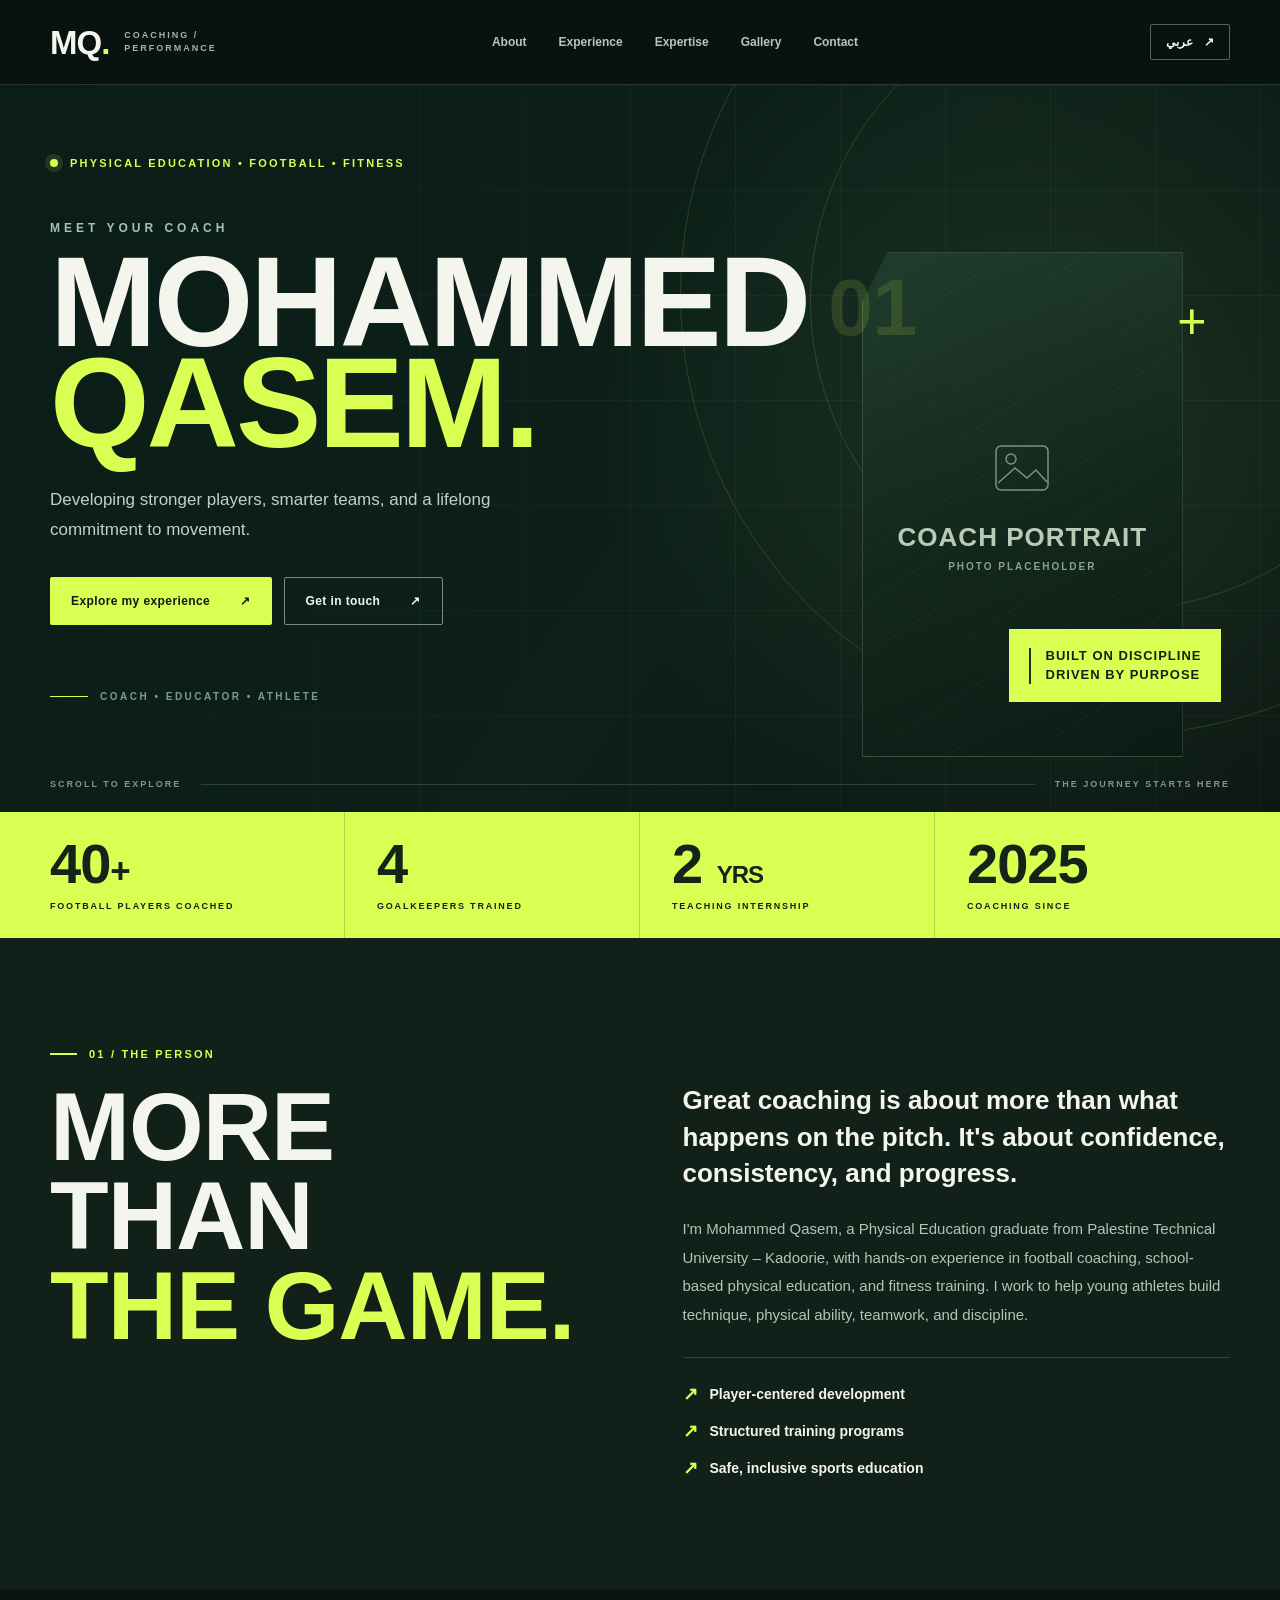
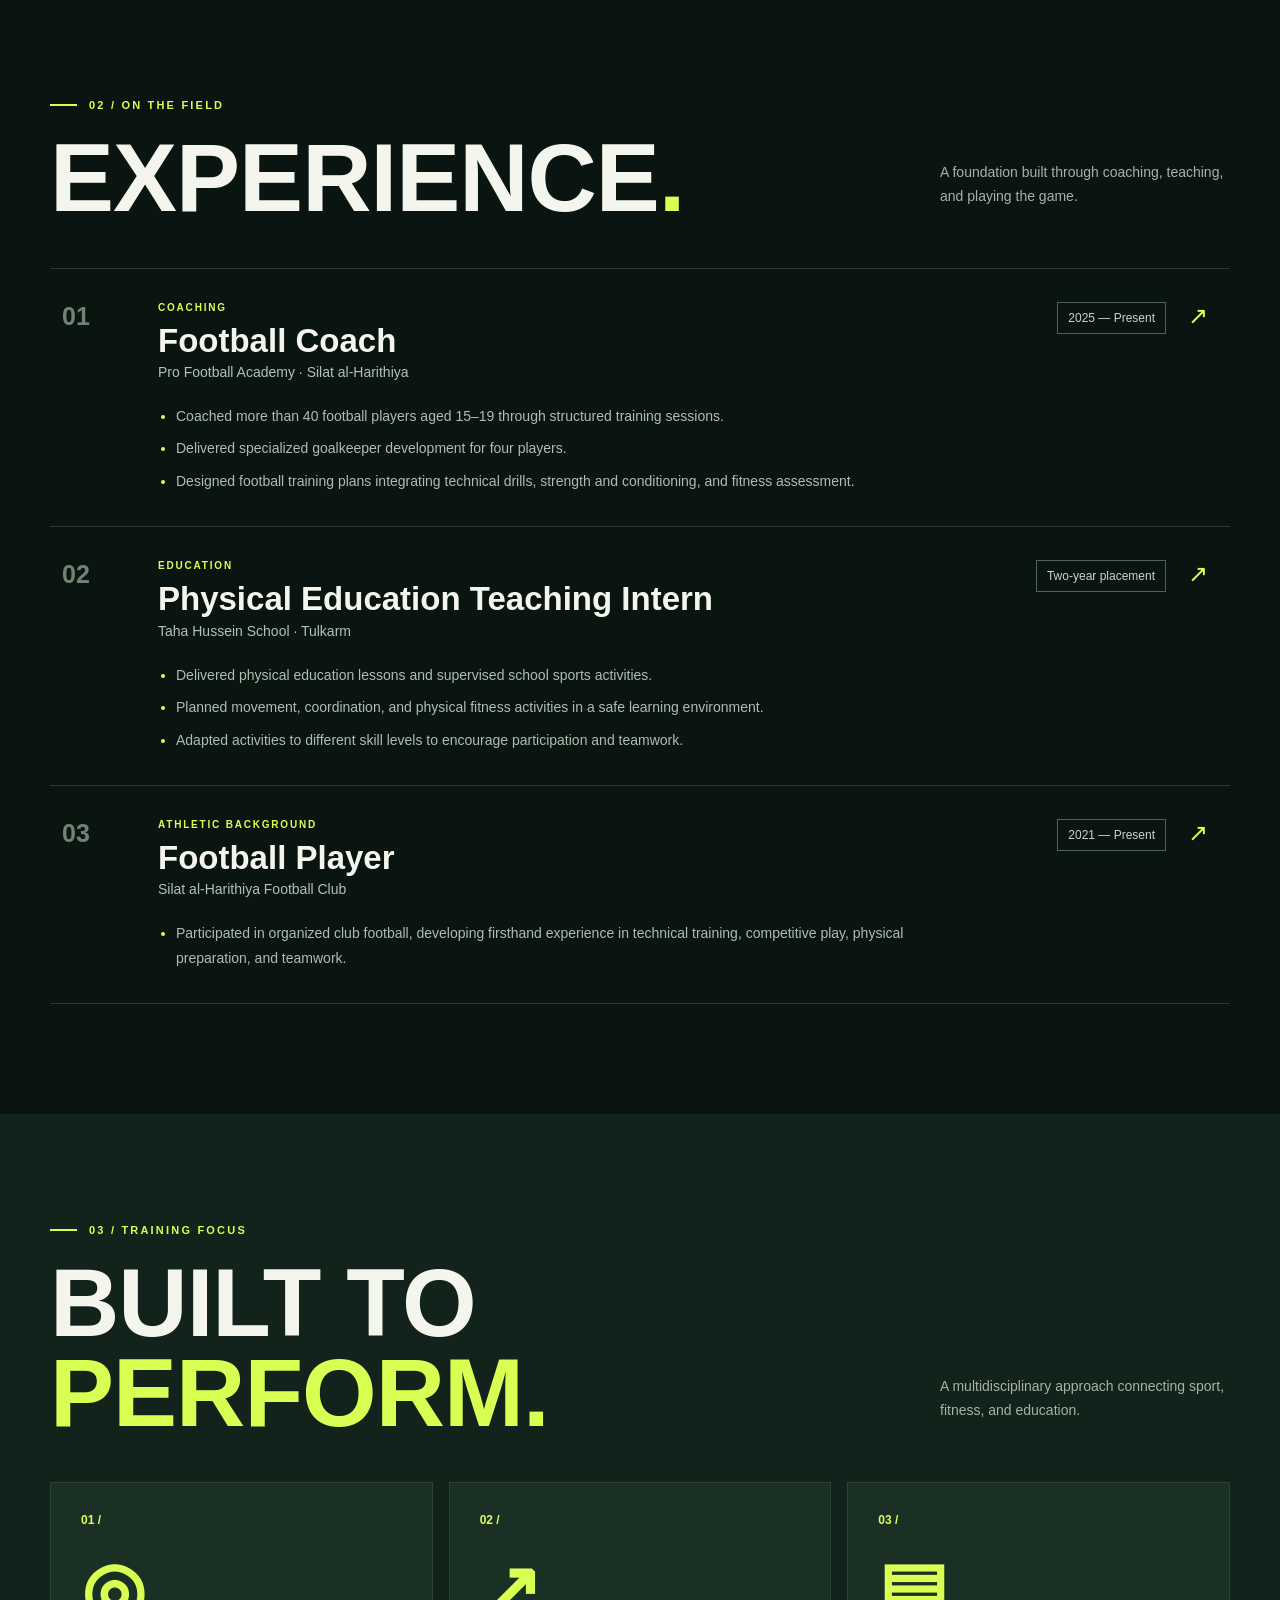
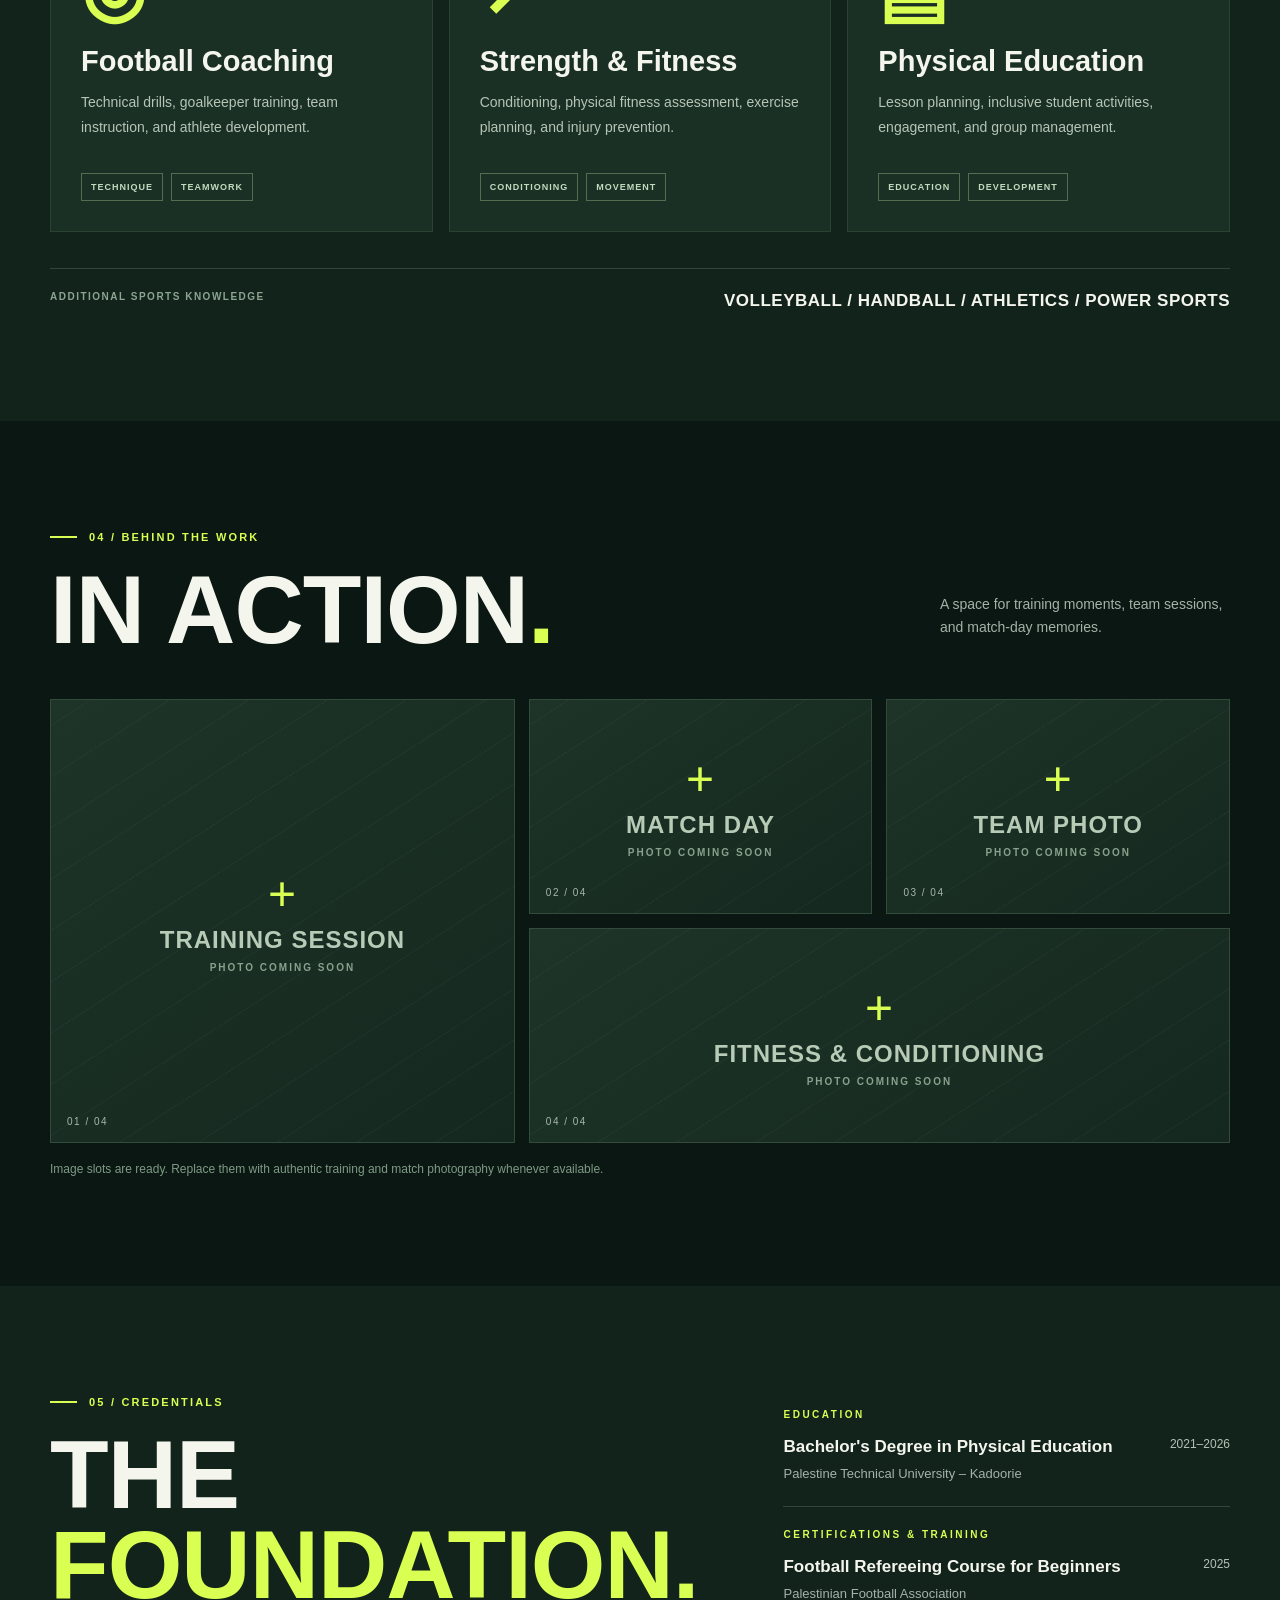
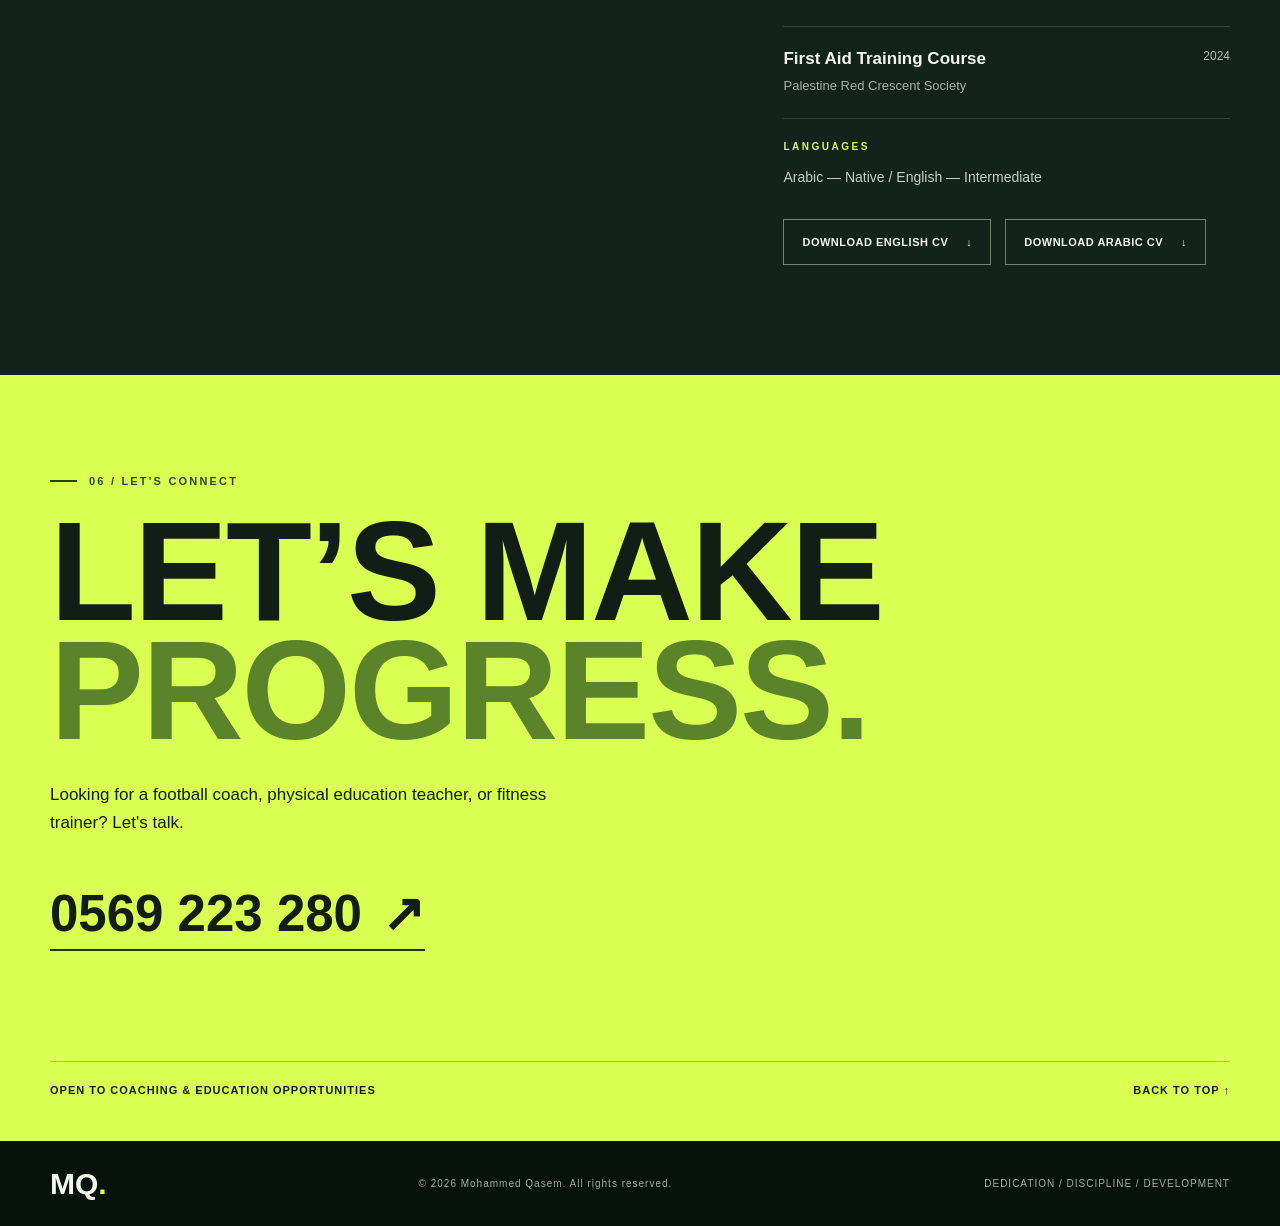
==== commit e95290a4: "Fix hero tagline line break on mobile" ====
--- a/index.html
+++ b/index.html
@@ -50,7 +50,7 @@
         <div class="hero-visual">
           <div class="hero-number" aria-hidden="true">01</div>
           <div class="image-placeholder hero-photo" data-placeholder="hero"><div class="placeholder-field"><svg viewBox="0 0 64 64" fill="none" aria-hidden="true"><rect x="6" y="10" width="52" height="44" rx="5" stroke="currentColor" stroke-width="1.5"/><circle cx="21" cy="23" r="5" stroke="currentColor" stroke-width="1.5"/><path d="m8 47 17-15 12 10 9-8 11 12" stroke="currentColor" stroke-width="1.5"/></svg><span data-i18n="heroPhoto">COACH PORTRAIT</span><small data-i18n="replacePhoto">PHOTO PLACEHOLDER</small></div></div>
-          <div class="hero-visual-label"><span class="vertical-rule"></span><span data-i18n="visualLabel">BUILT ON DISCIPLINE<br>DRIVEN BY PURPOSE</span></div>
+          <div class="hero-visual-label"><span class="vertical-rule"></span><span data-i18n-html="visualLabel">BUILT ON DISCIPLINE<br>DRIVEN BY PURPOSE</span></div>
           <div class="hero-corner" aria-hidden="true">+</div>
         </div>
       </div>
